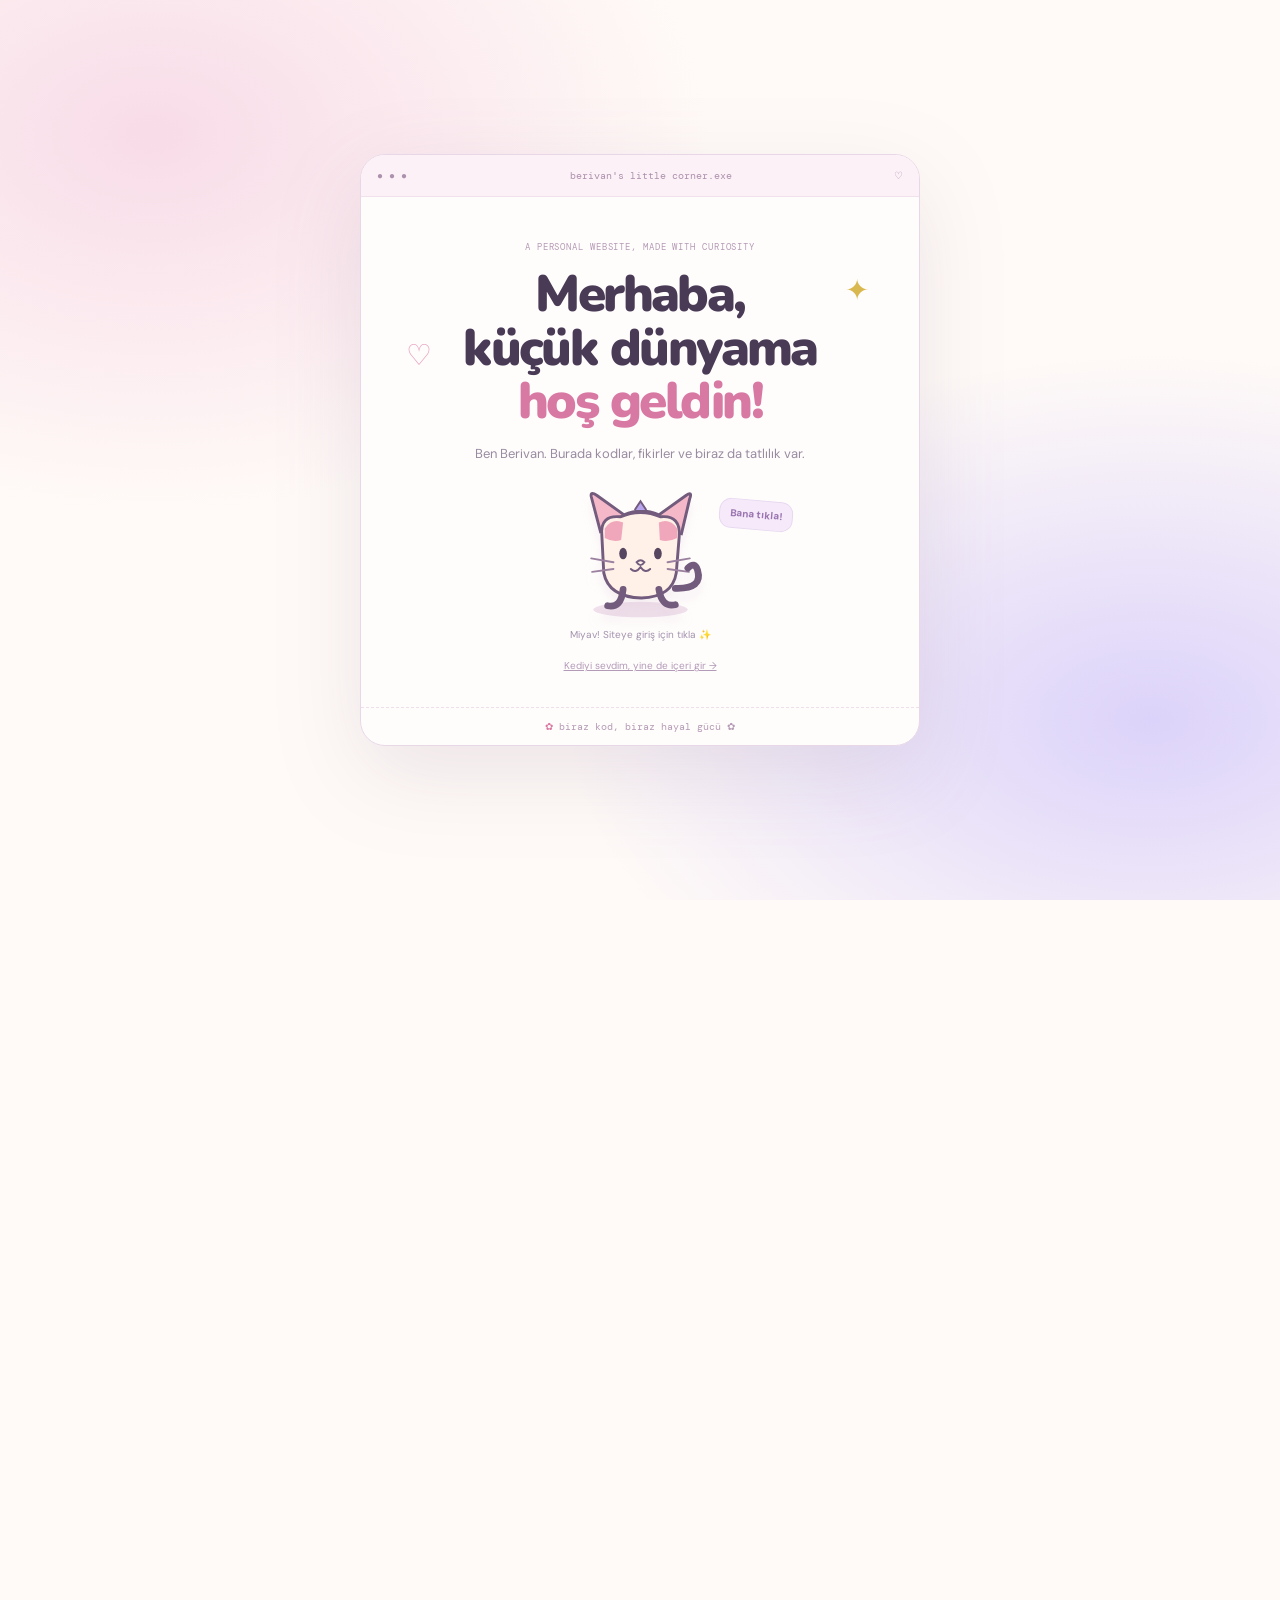
==== index.html @ 99d6caf5 "Add files via upload" ====
<!doctype html>
<html lang="tr"><head><meta charset="utf-8"><meta name="viewport" content="width=device-width,initial-scale=1"><meta name="description" content="Berivan Elçi'nin kişisel portfolyosu"><title>Berivan's Little Digital Garden ✿</title><link rel="preconnect" href="https://fonts.googleapis.com"><link href="https://fonts.googleapis.com/css2?family=DM+Mono:wght@400;500&family=DM+Sans:wght@400;600;700&family=Nunito:wght@400;700;800;900&display=swap" rel="stylesheet"><link rel="stylesheet" href="style.css"><script src="script.js" defer></script></head>
<body>
<section class="welcome" id="welcome"><div class="welcome-card"><div class="windowbar"><span>● ● ●</span> berivan's little corner.exe <span>♡</span></div><div class="welcome-inner"><div class="sparkle s1">✦</div><div class="sparkle s2">♡</div><p class="tiny">A PERSONAL WEBSITE, MADE WITH CURIOSITY</p><h1 data-i18n="welcome">Merhaba,<br>küçük dünyama<br><em>hoş geldin!</em></h1><p data-i18n="welcomeText">Ben Berivan. Burada kodlar, fikirler ve biraz da tatlılık var.</p>
<button id="catEntry" class="catbutton" aria-label="Kediye tıklayarak siteye gir"><span class="speech" data-i18n="tapCat">Bana tıkla!</span><svg viewBox="0 0 180 150" role="img" aria-label="Tatlı çizim kedi"><ellipse cx="90" cy="132" rx="49" ry="8" fill="#d8b5d1" opacity=".4"/><path d="M49 53L39 15Q38 9 45 14L73 34Q91 26 109 34L137 14Q144 9 141 17L132 55" fill="#f4b8c8" stroke="#725b7c" stroke-width="3" stroke-linejoin="round"/><path d="M50 55Q48 34 69 36Q90 27 111 36Q132 34 130 57L127 94Q123 119 91 120Q57 119 52 94Z" fill="#fff1e7" stroke="#725b7c" stroke-width="3"/><path d="M53 48Q61 37 72 42L70 60Q62 63 53 58ZM109 42Q120 37 128 48L128 58Q118 63 110 60Z" fill="#f0a7bc"/><ellipse cx="72" cy="74" rx="4" ry="6" fill="#57465f"/><ellipse cx="108" cy="74" rx="4" ry="6" fill="#57465f"/><path d="M86 83Q90 79 94 83Q90 89 86 83ZM90 88Q85 95 80 90M90 88Q95 95 100 90" fill="none" stroke="#725b7c" stroke-width="2" stroke-linecap="round"/><path d="M62 83L39 79M62 90L40 93M118 83L141 79M118 90L140 93" stroke="#9b819f" stroke-width="2" stroke-linecap="round"/><path d="M72 111Q70 131 56 128M109 111Q112 130 126 127" fill="none" stroke="#725b7c" stroke-width="7" stroke-linecap="round"/><path d="M126 110Q155 111 149 91Q146 82 139 89" fill="none" stroke="#725b7c" stroke-width="7" stroke-linecap="round"/><path d="M84 29L90 20L96 29" fill="#b7a5ed" stroke="#725b7c" stroke-width="2"/></svg><span class="cat-hint" data-i18n="catHint">Miyav! Siteye giriş için tıkla ✨</span></button><button class="skip" id="skip" data-i18n="skip">Kediyi sevdim, yine de içeri gir →</button></div><div class="welcome-foot">✿ <span data-i18n="welcomeFoot">biraz kod, biraz hayal gücü</span> ✿</div></div></section>
<div class="site" id="site" aria-hidden="true"><header class="topbar"><a class="brand" href="#home"><b>b<span>.</span></b> berivan<span class="muted">.dev</span></a><nav id="nav"><a href="#about" data-i18n="navAbout">Hakkımda</a><a href="#projects" data-i18n="navProjects">Projeler</a><a href="#skills" data-i18n="navSkills">Araç kutum</a><a href="#contact" data-i18n="navContact">İletişim</a></nav><div class="actions"><button id="lang">EN ↗</button><button id="theme" aria-label="Temayı değiştir">☾</button><button id="menu" class="menubtn" aria-label="Menü">☰</button></div></header>
<main><section class="hero wrap" id="home"><div class="hero-copy"><div class="pill"><i></i><span data-i18n="status">Öğreniyor, üretiyor ve gelişiyorum</span></div><p class="eyebrow">MERHABA, BEN</p><h2>Berivan <span>Elçi</span> ✳</h2><h3 data-i18n="role">Yazılım Mühendisliği öğrencisi</h3><p class="intro" data-i18n="intro">Yazılım, yapay zekâ ve bilgisayarlı görü kesişiminde yeni şeyler öğreniyor; öğrendiklerimi gerçek projelere dönüştürüyorum.</p><div class="buttons"><a class="primary" href="#projects" data-i18n="see">Projelerimi keşfet ↘</a><a class="secondary" href="#contact" data-i18n="hello">Benimle tanış</a></div><p class="footnote">✦ <span data-i18n="footnote">Merak, benim en sevdiğim araç.</span></p></div>
<div class="art"><div class="orbit o1"></div><div class="orbit o2"></div><div class="sticker topsticker">✿ curious mind</div><div class="desk-scene"><div class="sun"></div><div class="plant"><i></i><i></i><i></i><b></b></div><div class="laptop"><div class="screen"><div class="screenbar"><span>● ● ●</span> my_little_world.py</div><code><p><em>def</em> keep_learning():</p><p>　curiosity = <strong>"always"</strong></p><p>　dreams = [<strong>"AI", "code"</strong>]</p><p>　<em>return</em> <strong>"keep going ✿"</strong></p><i></i></code></div><div class="base"></div></div><div class="cup">♡</div><span class="flower">✿</span></div><div class="sticker bottomsticker">✳ <span data-i18n="sticker">küçük adımlar, büyük fikirler</span></div><small class="art-caption">FIG. 01 — MY CREATIVE CORNER</small></div><div class="scroll">↓ <span data-i18n="scroll">AŞAĞIYA DOĞRU KEŞFET</span></div></section>
<section class="wrap" id="about"><p class="eyebrow">01 / <span data-i18n="aboutEyebrow">KISACA BEN</span></p><h2 class="section-title" data-i18n="aboutTitle">Kod yazmayı seviyorum.<br><span>Daha çok şey öğrenmeyi de.</span></h2><div class="about-grid"><div class="note"><span class="tape"></span><p data-i18n="aboutText">Yazılım Mühendisliği öğrencisiyim. Yapay zekâ ve bilgisayarlı görü alanlarına ilgi duyuyor, ekip projelerinde öğrendiklerimi uygulamaya çalışıyorum. Benim için iyi bir geliştirici olmak; merak etmek, denemek, hatalardan öğrenmek ve işe yarayan çözümler üretmek demek.</p><b>— Berivan ♡</b><i>✿</i></div><div class="facts"><div><b>⌘</b><p><strong data-i18n="studyTitle">Şu an</strong><br><span data-i18n="study">Bandırma Onyedi Eylül Üniversitesi · Yazılım Mühendisliği</span></p></div><div><b>✳</b><p><strong data-i18n="interestTitle">İlgi alanlarım</strong><br><span data-i18n="interest">Yapay zekâ · Bilgisayarlı görü · Backend</span></p></div><div><b>↗</b><p><strong data-i18n="mindTitle">Yaklaşımım</strong><br><span data-i18n="mind">Merak et, dene, geliştir</span></p></div></div></div></section>
<section class="wrap" id="projects"><div class="section-top"><div><p class="eyebrow">02 / <span data-i18n="projectsEyebrow">SEÇİLİ ÇALIŞMALAR</span></p><h2 class="section-title" data-i18n="projectsTitle">Projelerim<span class="pink">.</span></h2></div><p data-i18n="projectsSub">Her biri öğrenme yolculuğumdan küçük bir parça.</p></div><div class="projects"><article class="project featured"><div class="visual roadvisual"><span class="visual-label">✦ TEAM PROJECT</span><div class="landscape"><div class="road"></div><div class="car">🚙</div><div class="scan"><small>vehicle detected</small></div></div><span class="stamp">AI + 5G</span></div><div class="projectbody"><small data-i18n="p1type">TEKNOFEST · TAKIM PROJESİ</small><h3 data-i18n="p1title">Akıllı Yol Güvenliği</h3><p data-i18n="p1desc">5G ve yapay zekâ destekli yol güvenliği projesinde YOLOv8 model eğitimi ve karşılaştırmaları, veri artırma, sonuç değerlendirme ve uygulama entegrasyonuna takım üyesi olarak katkı sağladım.</p><div class="tags"><span>Python</span><span>YOLOv8</span><span>Computer Vision</span><span>Flutter</span></div><a href="https://github.com/berivanelci-lgtm/teknofest5g-2026-5Genc" target="_blank" rel="noreferrer" data-i18n="view">Projeyi incele ↗</a></div></article><article class="project"><div class="visual apivis"><div class="json"><div class="jsonbar">● ● ●　 tasks.json</div><p>{</p><p>　<span>"task"</span>: <em>"learn Go"</em>,</p><p>　<span>"done"</span>: <b>false</b>,</p><p>　<span>"next_step"</span>: <em>"keep going"</em></p><p>}</p><label>REST API ♡</label></div><span class="flower2">✿</span></div><div class="projectbody"><small data-i18n="p2type">ÖĞRENME PROJESİ</small><h3>Go Task API</h3><p data-i18n="p2desc">Go'nun net/http paketiyle görev oluşturma, listeleme, güncelleme ve silme işlemleri içeren küçük bir REST API. Testler ve temel API akışları üzerine pratik.</p><div class="tags"><span>Go</span><span>REST API</span><span>Testing</span></div><a href="https://github.com/berivanelci-lgtm/go-task-api" target="_blank" rel="noreferrer" data-i18n="view">Projeyi incele ↗</a></div></article><article class="project future"><div class="question-art"><span>✦</span><b>?</b><span>✿</span></div><div class="projectbody"><small data-i18n="p3type">YOLDA</small><h3 data-i18n="p3title">Bir sonraki fikrim</h3><p data-i18n="p3desc">Yeni öğrendiklerimi gerçek bir probleme uygulayacağım bir sonraki projeyi burada paylaşacağım.</p><span class="learning"><i></i><span data-i18n="progress">Gelişim devam ediyor</span></span></div></article></div></section>
<section class="wrap" id="skills"><p class="eyebrow">03 / <span data-i18n="skillsEyebrow">ARAÇ KUTUM</span></p><h2 class="section-title" data-i18n="skillsTitle">Üzerinde çalıştıklarım<span class="pink">.</span></h2><p class="subtext" data-i18n="skillsIntro">Bu liste uzmanlık iddiası değil; geliştirmeye devam ettiğim alanların kısa bir özeti.</p><div class="skillgrid"><div class="skill"><div class="skillhead"><b class="py">Py</b><small data-i18n="learning">GELİŞTİRİYORUM</small></div><h3>Python</h3><p data-i18n="pyDesc">Programlama ve yapay zekâ çalışmaları</p><div class="bar"><i style="width:62%"></i></div></div><div class="skill"><div class="skillhead"><b class="go">Go</b><small data-i18n="learning">GELİŞTİRİYORUM</small></div><h3>Go</h3><p data-i18n="goDesc">Backend ve API temelleri</p><div class="bar"><i style="width:34%"></i></div></div><div class="skill"><div class="skillhead"><b class="ai">◎</b><small data-i18n="experience">PROJE DENEYİMİ</small></div><h3>AI &amp; Computer Vision</h3><p data-i18n="aiDesc">YOLOv8, model eğitimi ve değerlendirme</p><div class="bar"><i style="width:56%"></i></div></div><div class="skill"><div class="skillhead"><b class="git">⌘</b><small data-i18n="tools">ARAÇLAR</small></div><h3>Git &amp; GitHub</h3><p data-i18n="gitDesc">Versiyon kontrolü ve proje paylaşımı</p><div class="bar"><i style="width:48%"></i></div></div></div></section>
<section class="wrap contact" id="contact"><div class="contact-card"><span class="contact-flower">✿</span><p class="eyebrow">04 / <span data-i18n="contactEyebrow">BİR MERHABA DE</span></p><h2 data-i18n="contactTitle">Güzel fikirler,<br><span>birlikte büyür.</span></h2><p data-i18n="contactText">Projeler, öğrenme fırsatları veya teknoloji üzerine sohbet etmek için bana ulaşabilirsin.</p><div class="contact-buttons"><a class="primary" href="mailto:berivanelciii@gmail.com" data-i18n="email">E-posta gönder ↗</a><a class="secondary" href="https://www.linkedin.com/in/berivan-el%C3%A7i/" target="_blank" rel="noreferrer">LinkedIn ↗</a><a class="secondary" href="https://github.com/berivanelci-lgtm" target="_blank" rel="noreferrer">GitHub ↗</a></div><p class="email">✉ <a href="mailto:berivanelciii@gmail.com">berivanelciii@gmail.com</a></p></div></section></main><footer class="footer wrap"><a class="brand" href="#home"><b>b<span>.</span></b> berivan<span class="muted">.dev</span></a><p data-i18n="footer">Merakla tasarlandı, biraz da kedi yardımıyla. ✿</p><small>© <span id="year"></span> Berivan Elçi</small></footer><button id="up" class="up">↑</button></div></body></html>
---- style.css ----
*{box-sizing:border-box} :root{--bg:#fffaf7;--surface:#fff;--soft:#fff0f5;--text:#3e314a;--muted:#897d91;--line:#f0e1ed;--pink:#d978a1;--lilac:#a995e5;--mint:#c8eadc;--sans:'DM Sans',sans-serif;--display:'Nunito',sans-serif;--mono:'DM Mono',monospace;--shadow:0 20px 55px #92749c20}body.dark{--bg:#211d2a;--surface:#2d2738;--soft:#382c3e;--text:#fff4fa;--muted:#c0b3ca;--line:#483a4e;--shadow:0 20px 55px #0003}html{scroll-behavior:smooth;scroll-padding-top:90px}body{margin:0;background:var(--bg);color:var(--text);font-family:var(--sans);line-height:1.6;overflow-x:hidden;transition:.3s}a{color:inherit;text-decoration:none}button{font:inherit;cursor:pointer}.wrap,.topbar{width:min(1120px,calc(100% - 48px));margin:auto}.welcome{position:fixed;inset:0;z-index:20;display:grid;place-items:center;padding:20px;background:radial-gradient(ellipse at 12% 15%,#f8dce8,transparent 35%),radial-gradient(ellipse at 90% 80%,#dcd3fa,transparent 36%),#fffaf7;transition:opacity .6s,visibility .6s}.welcome.hidden{opacity:0;visibility:hidden;pointer-events:none}.welcome-card{width:min(560px,100%);background:#fffdfc;border:1px solid #e8d7e7;border-radius:25px;overflow:hidden;box-shadow:0 28px 90px #82658b26;animation:pop .7s both}.windowbar{height:42px;background:#fcf1f7;border-bottom:1px solid #f0e1ed;display:flex;align-items:center;justify-content:space-between;padding:0 16px;color:#ad91ad;font:10px var(--mono)}.welcome-inner{text-align:center;padding:35px 24px 18px;position:relative}.tiny{font:9px var(--mono);letter-spacing:.1em;color:#b59bb5}.welcome h1{font:900 clamp(35px,7vw,51px)/1.05 var(--display);letter-spacing:-.05em;color:#493a56;margin:15px 0}.welcome h1 em{font-style:normal;color:#d879a4}.welcome-inner>p:not(.tiny){font-size:13px;color:#998ba0}.sparkle{position:absolute;font-size:29px}.s1{top:70px;right:50px;color:#d9b84f}.s2{top:135px;left:45px;color:#e7a1be}.catbutton{position:relative;display:flex;flex-direction:column;align-items:center;border:0;background:none;margin:auto;padding:5px 20px 0}.catbutton svg{width:175px;height:145px;filter:drop-shadow(0 9px 5px #ad84a51a);transition:.25s}.catbutton:hover svg{transform:translateY(-7px) rotate(-3deg) scale(1.04)}.speech{position:absolute;right:-45px;top:23px;background:#f6eafa;color:#9a75b1;border:1px solid #e7d8f0;padding:6px 10px;border-radius:12px;font-size:10px;font-weight:800;transform:rotate(5deg);animation:bob 2s infinite}.cat-hint{font-size:10px;color:#a292ad}.skip{border:0;background:none;color:#b39ab7;font-size:10px;text-decoration:underline;margin:14px}.welcome-foot{text-align:center;border-top:1px dashed #eedfeb;padding:12px;color:#b59bb5;font:10px var(--mono)}.welcome-foot:first-letter{color:var(--pink)}.site{opacity:0;visibility:hidden;transition:opacity .6s}.site.entered{opacity:1;visibility:visible}.topbar{height:80px;display:flex;align-items:center;justify-content:space-between;border-bottom:1px dashed var(--line);position:relative;z-index:5}.brand{display:flex;align-items:center;gap:7px;font:900 16px var(--display)}.brand b{width:34px;height:34px;display:grid;place-items:center;background:linear-gradient(135deg,var(--pink),var(--lilac));color:white;border-radius:12px;font-size:21px}.brand b span{color:#ffedb2}.muted{color:var(--muted);font-weight:700}nav{display:flex;gap:26px}nav a{font-size:12px;font-weight:800;color:var(--muted)}nav a:hover{color:var(--pink)}.actions{display:flex;gap:7px}.actions button{height:36px;min-width:38px;border:1px solid var(--line);border-radius:12px;background:var(--surface);color:var(--text)}.actions #lang{font:11px var(--mono);padding:0 10px}.menubtn{display:none}.hero{min-height:600px;padding:68px 0 60px;display:grid;grid-template-columns:1fr 1fr;align-items:center;gap:25px;position:relative}.pill{display:inline-flex;align-items:center;gap:8px;padding:7px 12px;border:1px solid var(--line);border-radius:30px;color:var(--muted);font-size:11px;background:var(--surface);margin-bottom:22px}.pill i,.learning i{width:7px;height:7px;background:#77c9a9;border-radius:50%;display:inline-block;box-shadow:0 0 0 4px #77c9a922}.eyebrow{color:var(--muted);font:10px var(--mono);letter-spacing:.1em}.hero h2{font:900 clamp(45px,6vw,75px)/1.05 var(--display);letter-spacing:-.07em;margin:0 0 15px}.hero h2 span{background:linear-gradient(110deg,var(--pink),var(--lilac));-webkit-background-clip:text;background-clip:text;color:transparent}.hero h3{font:800 18px var(--display);margin:0 0 13px}.intro{max-width:460px;color:var(--muted);font-size:13px;line-height:1.9}.buttons,.contact-buttons{display:flex;flex-wrap:wrap;gap:10px;margin-top:23px}.primary,.secondary{min-height:43px;padding:0 16px;display:inline-flex;align-items:center;justify-content:center;border-radius:13px;font-size:11px;font-weight:800;transition:.2s}.primary{background:linear-gradient(115deg,var(--pink),var(--lilac));color:white;box-shadow:0 8px 20px #d978a133}.secondary{background:var(--surface);border:1px solid var(--line)}.primary:hover,.secondary:hover{transform:translateY(-3px)}.footnote{font-size:10px;color:var(--muted);margin-top:26px}.footnote:first-letter{color:var(--pink)}.art{min-height:400px;position:relative;display:grid;place-items:center}.orbit{position:absolute;border:1px dashed #e8d3e8;border-radius:50%}.o1{width:350px;height:350px}.o2{width:430px;height:275px;transform:rotate(-27deg);border-color:#d9d0f2}.sticker{position:absolute;z-index:3;background:var(--surface);border:1px solid var(--line);box-shadow:var(--shadow);padding:9px 13px;border-radius:12px;color:#a184bd;font:10px var(--mono)}.topsticker{top:35px;right:4px;transform:rotate(6deg)}.bottomsticker{bottom:28px;left:0;transform:rotate(-4deg);display:flex;gap:8px}.desk-scene{position:relative;width:390px;max-width:100%;height:310px;border-radius:46% 54% 49% 51%;background:linear-gradient(145deg,#f8e6ee,#eee7ff 55%,#e2f4eb);border:1px solid white;box-shadow:0 20px 55px #9b7ba51a;overflow:hidden}.sun{position:absolute;width:115px;height:115px;border-radius:50%;background:#f8dca1;right:53px;top:28px;opacity:.8}.laptop{position:absolute;z-index:2;left:70px;top:83px;width:245px;transform:rotate(-4deg)}.screen{height:153px;border:7px solid #746582;border-bottom-width:10px;border-radius:12px 12px 5px 5px;background:#292638;overflow:hidden;box-shadow:0 10px 20px #57446428}.screenbar{height:24px;background:#393248;display:flex;align-items:center;gap:4px;padding:0 8px;color:#a89db9;font:7px var(--mono)}.screenbar span{color:#efa4bd}.screen code{display:block;padding:16px 12px;font:9px/1.9 var(--mono);color:#e6dff1}.screen code p{margin:0;white-space:nowrap}.screen code em{font-style:normal;color:#c5a7ff}.screen code strong{font-weight:400;color:#9ce2c4}.screen code i{display:block;width:6px;height:11px;background:#f0a8c7;animation:blink 1s step-end infinite}.base{height:10px;background:linear-gradient(#d7c8e0,#9c8ba8);width:270px;margin-left:-12px;clip-path:polygon(4% 0,96% 0,100% 70%,0 70%)}.cup{position:absolute;z-index:3;bottom:51px;right:57px;width:47px;height:49px;background:#fff7f3;border:2px solid #8c759d;border-radius:7px 7px 16px 16px;display:grid;place-items:center;color:#d978a1;font-size:19px;transform:rotate(7deg)}.cup:after{content:'';position:absolute;width:13px;height:18px;border:3px solid #8c759d;border-left:0;border-radius:0 12px 12px 0;right:-13px;top:9px}.plant{position:absolute;bottom:42px;left:27px;width:35px;height:60px}.plant b{position:absolute;bottom:0;left:8px;width:20px;height:22px;background:#d4a4b9;border-radius:3px 3px 8px 8px}.plant i{position:absolute;bottom:16px;left:9px;width:13px;height:26px;background:#8fcab1;border-radius:100% 0 100% 0;transform:rotate(-28deg)}.plant i:nth-child(2){left:19px;transform:rotate(34deg);background:#a5d8c0}.plant i:nth-child(3){bottom:34px;transform:rotate(-8deg);background:#7fbda4}.flower{position:absolute;right:47px;bottom:38px;color:#a494e4;font-size:27px}.art-caption{position:absolute;bottom:-8px;right:20px;color:#ad9ab5;font:8px var(--mono);letter-spacing:.1em}.scroll{position:absolute;bottom:8px;left:0;color:var(--muted);font:9px var(--mono)}section.wrap:not(.hero){padding-top:88px}.section-title{font:900 clamp(30px,4vw,44px)/1.15 var(--display);letter-spacing:-.06em;margin:0 0 26px}.section-title span{color:#b4a8bb}.pink{color:var(--pink)}.about-grid{display:grid;grid-template-columns:1.1fr .9fr;gap:25px}.note{padding:30px;background:var(--soft);border:1px solid var(--line);border-radius:18px;position:relative;box-shadow:var(--shadow);transform:rotate(-.5deg)}.tape{position:absolute;top:-9px;left:40%;width:75px;height:20px;background:#e7d9f5bb;transform:rotate(2deg)}.note p{color:var(--muted);font-size:12px;line-height:2}.note>b{font:italic 800 14px var(--display)}.note>i{position:absolute;right:24px;bottom:20px;color:var(--lilac);font-size:25px}.facts{display:flex;flex-direction:column;gap:10px}.facts>div{display:flex;align-items:center;gap:14px;background:var(--surface);border:1px solid var(--line);border-radius:15px;padding:16px}.facts>div>b{width:39px;height:39px;display:grid;place-items:center;border-radius:13px;background:#e5f6ed;color:#579c7e;font-size:19px;flex-shrink:0}.facts>div:nth-child(2)>b{background:#fff0f5;color:#d878a1}.facts>div:nth-child(3)>b{background:#f0edff;color:#9884d6}.facts p{margin:0;font-size:10px;color:var(--muted)}.facts strong{font:800 12px var(--display);color:var(--text)}.section-top{display:flex;justify-content:space-between;align-items:end}.section-top>p,.subtext{font-size:11px;color:var(--muted);max-width:270px}.projects{display:grid;grid-template-columns:1fr 1fr;gap:17px}.project{border:1px solid var(--line);border-radius:19px;overflow:hidden;background:var(--surface);transition:.25s}.project:hover{transform:translateY(-5px);box-shadow:var(--shadow)}.featured{grid-row:span 2}.visual{height:225px;position:relative;overflow:hidden;display:grid;place-items:center}.roadvisual{background:linear-gradient(145deg,#e6e1fb,#d9f2e7)}.visual-label{position:absolute;top:16px;left:18px;color:#77658b;font:9px var(--mono)}.landscape{position:relative;width:230px;height:150px;border:1px solid #fff9;border-radius:10px;overflow:hidden;background:linear-gradient(#b8d4d1 0 45%,#8da99e 46% 55%,#727e91 56%);box-shadow:0 12px 28px #786b9b22}.road{position:absolute;bottom:-10px;left:57px;width:115px;height:115px;background:#55576a;clip-path:polygon(37% 0,63% 0,100% 100%,0 100%)}.car{position:absolute;bottom:28px;left:100px;font-size:27px}.scan{position:absolute;bottom:27px;left:90px;width:60px;height:38px;border:1px solid #d8fff0;box-shadow:0 0 0 1px #5bc99e}.scan small{position:absolute;top:-14px;left:-1px;white-space:nowrap;background:#5bc99e;color:#244b3c;padding:1px 4px;font:7px var(--mono)}.stamp{position:absolute;right:16px;bottom:15px;background:#fff;color:#8e7cbb;padding:7px 10px;border-radius:9px;font:9px var(--mono)}.apivis{background:linear-gradient(145deg,#fae5ee,#ece6fc)}.json{background:#292638;color:#e8e2f5;width:220px;padding:0 17px 15px;border-radius:10px;box-shadow:0 18px 30px #5a426a2e;font:10px/1.75 var(--mono);transform:rotate(-3deg);position:relative}.jsonbar{height:36px;border-bottom:1px solid #454055;margin-bottom:12px;color:#c6a9bf}.json p{margin:0}.json span{color:#9fdfc2}.json em{color:#f0aacb;font-style:normal}.json b{color:#f2d88c;font-weight:400}.json label{position:absolute;right:-25px;bottom:-14px;background:#fff;color:#967ecb;border:1px solid #e4d9f2;padding:6px 9px;border-radius:8px;font-size:8px}.flower2{position:absolute;right:24px;top:23px;color:#d879a1;font-size:25px}.projectbody{padding:22px 23px 24px}.projectbody small{color:var(--pink);font:9px var(--mono);letter-spacing:.05em}.projectbody h3{margin:10px 0 8px;font:900 20px var(--display)}.projectbody p{color:var(--muted);font-size:11px;line-height:1.9}.tags{display:flex;flex-wrap:wrap;gap:6px;margin:15px 0}.tags span{padding:5px 8px;border:1px solid var(--line);border-radius:7px;color:var(--muted);font:9px var(--mono);background:var(--soft)}.projectbody>a{font-size:11px;font-weight:800}.projectbody>a:hover{color:var(--pink)}.future{min-height:300px;display:flex;flex-direction:column;justify-content:end;background:linear-gradient(145deg,var(--surface),var(--soft))}.question-art{position:absolute;display:flex;align-items:center;justify-content:space-around;align-self:stretch;top:25px;color:#d879a1;font-size:25px}.question-art b{width:85px;height:85px;border-radius:50%;display:grid;place-items:center;background:linear-gradient(135deg,#e7dffb,#d8f1e6);color:#8d7cbd;font:40px var(--display)}.learning{display:flex;align-items:center;gap:8px;color:var(--muted);font:9px var(--mono)}.skillgrid{display:grid;grid-template-columns:repeat(4,1fr);gap:13px}.skill{padding:18px;border:1px solid var(--line);border-radius:16px;background:var(--surface)}.skillhead{display:flex;align-items:center;justify-content:space-between;gap:7px;margin-bottom:18px}.skillhead>b{width:39px;height:39px;border-radius:12px;display:grid;place-items:center;font:600 13px var(--mono)}.py{color:#5878a6;background:#e6effc}.go{color:#168aab;background:#e0f5fa}.ai{color:#8b70c9;background:#eee8ff}.git{color:#d97a68;background:#ffebe5}.skillhead small{font:8px var(--mono);color:#9d92b5;text-align:right}.skill h3{font:800 14px var(--display);margin:0 0 6px}.skill p{font-size:10px;color:var(--muted);line-height:1.7;min-height:34px}.bar{height:4px;background:var(--line);border-radius:4px;overflow:hidden}.bar i{display:block;height:100%;background:linear-gradient(90deg,var(--pink),var(--lilac));border-radius:4px}.contact{padding-bottom:75px}.contact-card{position:relative;overflow:hidden;padding:48px 42px;border:1px solid #e9d9f0;border-radius:24px;background:linear-gradient(115deg,#f9e8ef,#eee9ff 58%,#e3f4ec);color:#30283f}.contact-card h2{font:900 clamp(35px,5vw,53px)/1.08 var(--display);letter-spacing:-.06em;margin:0 0 15px}.contact-card h2 span{color:#a183c9}.contact-card>p:not(.eyebrow):not(.email){max-width:480px;color:#766c85;font-size:12px;line-height:1.9}.contact-flower{position:absolute;right:65px;top:35px;color:#d5b1d3;font-size:65px}.contact-card .secondary{border-color:#ddd1e8;background:#ffffff99}.email{font-size:11px;color:#8c8099;margin-top:17px}.email a{text-decoration:underline;text-underline-offset:3px}.footer{display:flex;align-items:center;justify-content:space-between;gap:20px;padding:24px 0 32px;border-top:1px dashed var(--line);color:var(--muted)}.footer p{font-size:10px}.footer small{font:9px var(--mono)}.up{position:fixed;bottom:22px;right:22px;width:40px;height:40px;border:1px solid var(--line);border-radius:13px;background:var(--surface);color:var(--text);box-shadow:var(--shadow);opacity:0;pointer-events:none;transition:.2s}.up.visible{opacity:1;pointer-events:auto}@keyframes pop{from{opacity:0;transform:translateY(15px) scale(.97)}to{opacity:1;transform:translateY(0) scale(1)}}@keyframes bob{50%{transform:translateY(-5px) rotate(2deg)}}@keyframes blink{50%{opacity:0}}@media(max-width:850px){nav{gap:14px}.hero{gap:10px}.desk-scene{transform:scale(.9)}.skillgrid{grid-template-columns:repeat(2,1fr)}}@media(max-width:650px){.wrap,.topbar{width:calc(100% - 32px)}.topbar{height:72px}nav{display:none;position:absolute;top:64px;left:0;right:0;padding:13px;border:1px solid var(--line);border-radius:15px;background:var(--surface);flex-direction:column;gap:0}nav.open{display:flex}nav a{padding:12px}.menubtn{display:block}.hero{padding-top:50px;grid-template-columns:1fr;gap:5px}.hero h2{font-size:clamp(45px,13vw,68px)}.art{min-height:350px}.desk-scene{transform:scale(.88)}.o1{width:300px;height:300px}.o2{width:350px;height:230px}.topsticker{right:0;top:12px}.bottomsticker{bottom:15px}.scroll{bottom:0}section.wrap:not(.hero){padding-top:68px}.about-grid,.projects{grid-template-columns:1fr}.featured{grid-row:auto}.section-top{display:block}.section-top>p{max-width:100%}.skillgrid{gap:9px}.skill{padding:13px}.skillhead{align-items:start;flex-direction:column}.skillhead small{text-align:left}.contact-card{padding:34px 21px}.contact-flower{right:18px;top:16px;font-size:38px}.footer{flex-wrap:wrap}.footer p{order:3;width:100%}.welcome-inner{padding:30px 16px 17px}.welcome h1{font-size:37px}.s1{right:24px;top:58px}.s2{left:22px;top:120px}.speech{right:-38px}}
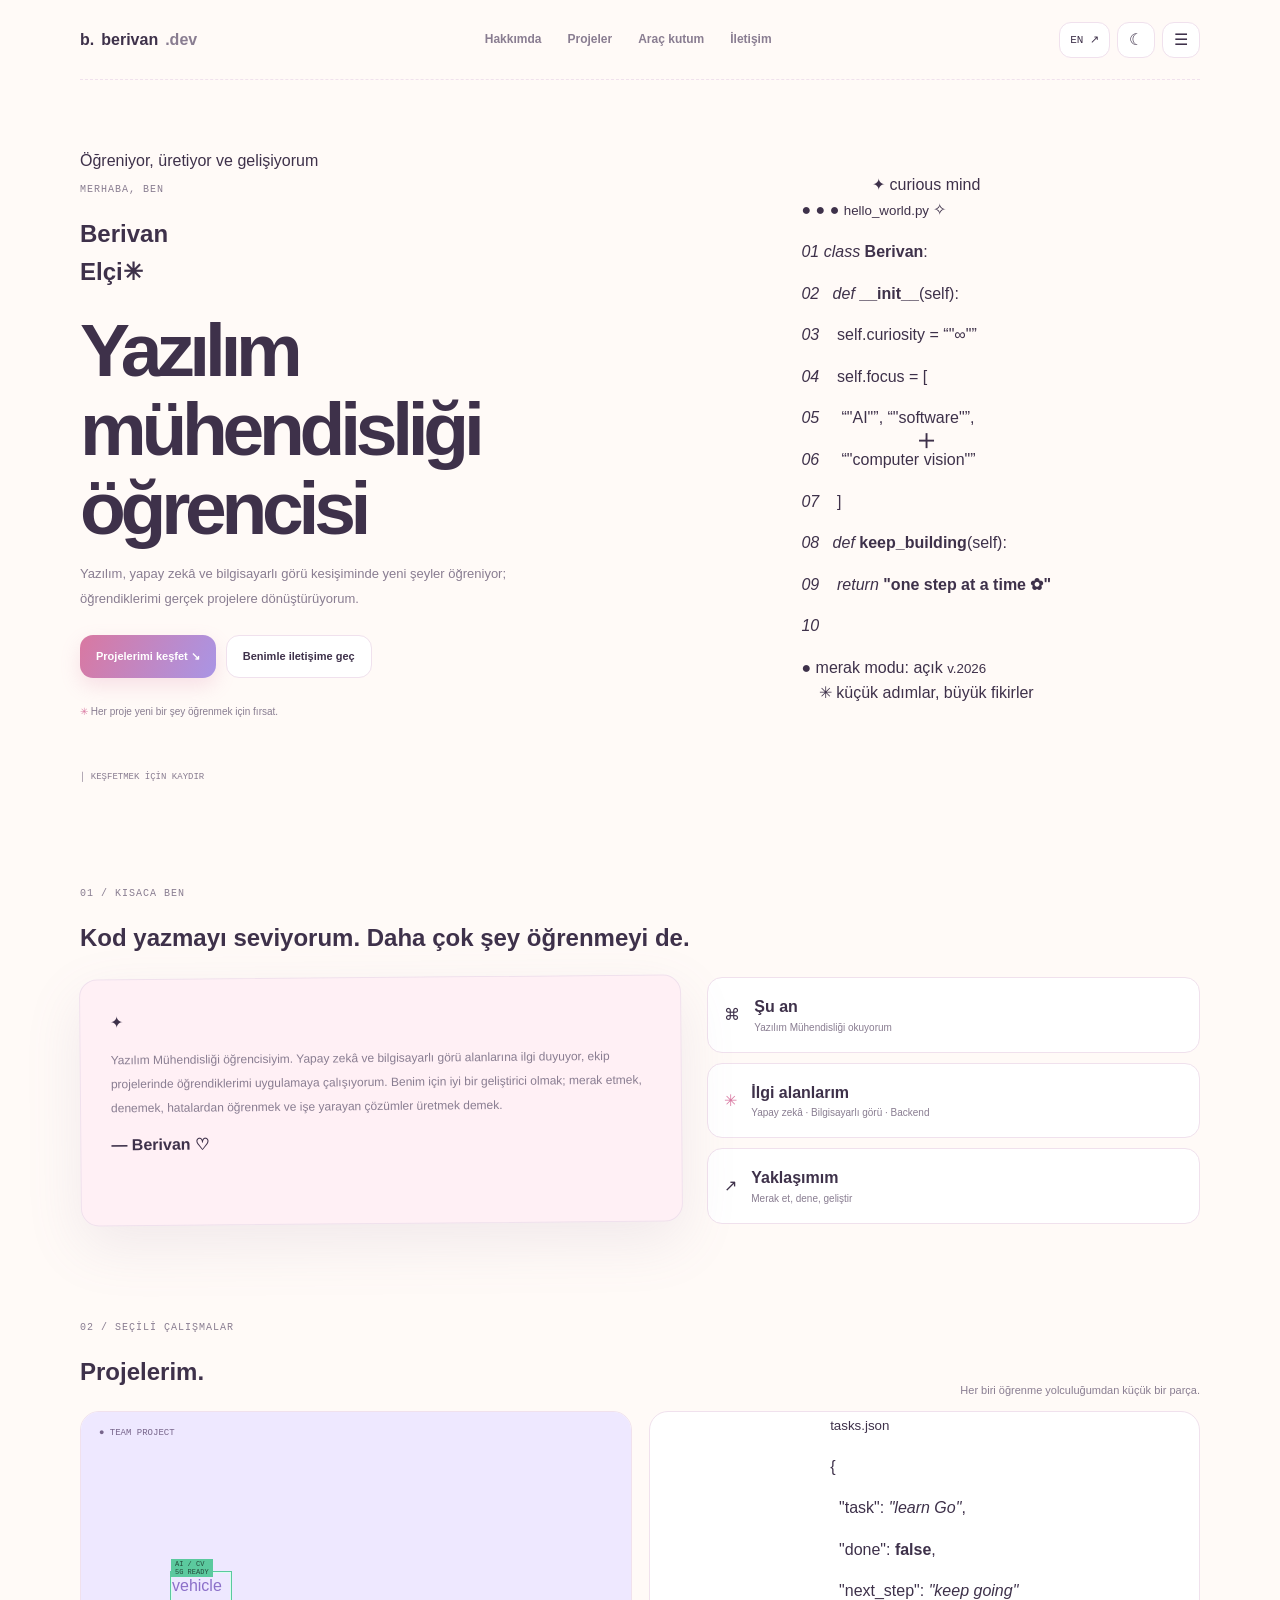
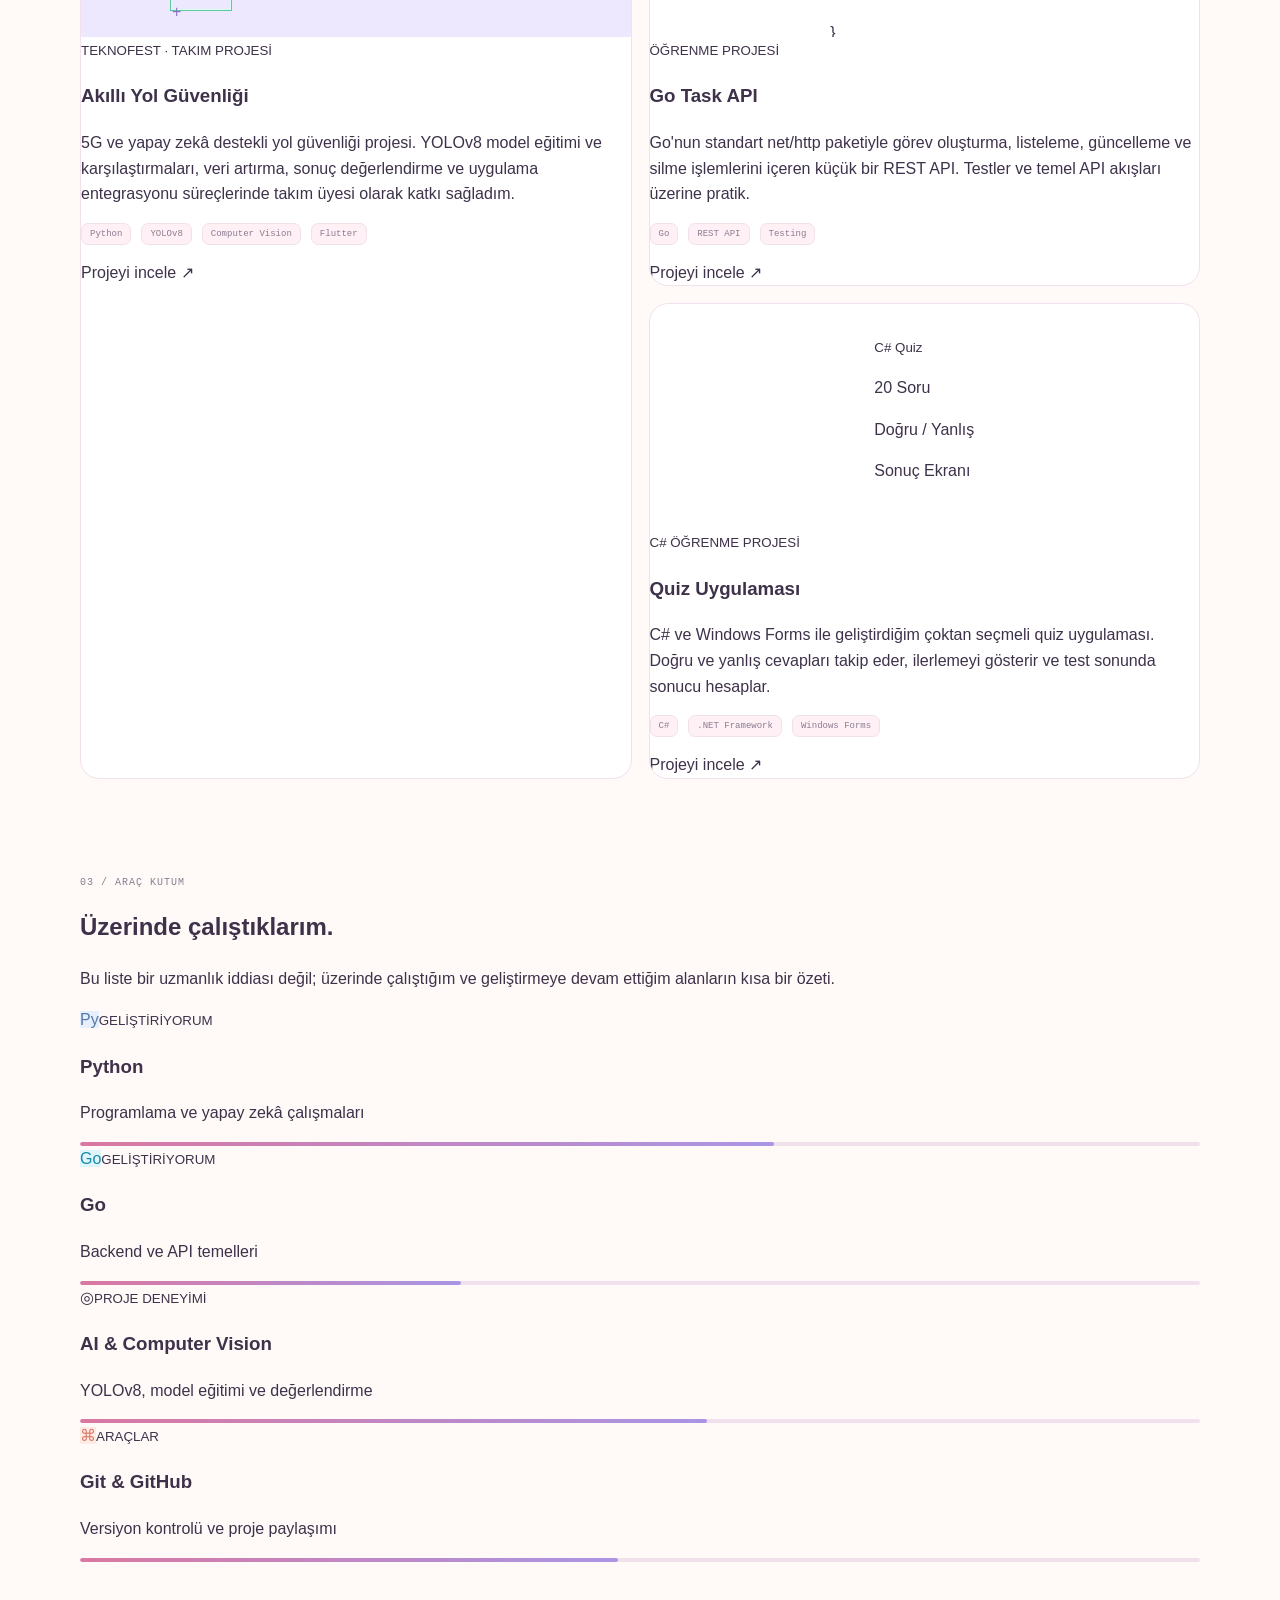
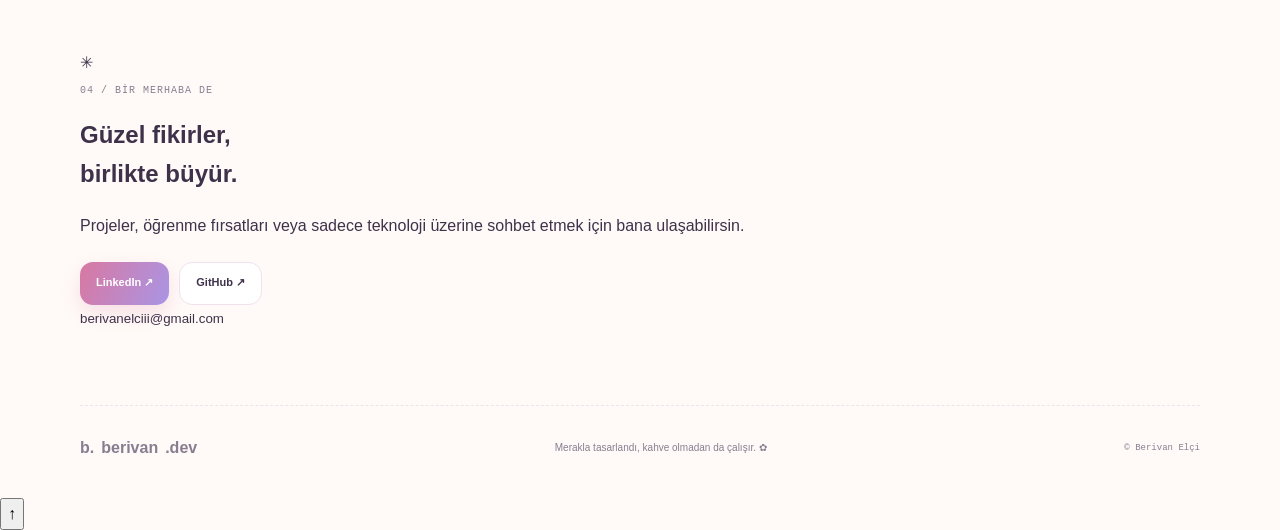
==== commit 1204336e: "Update index.html" ====
--- a/index.html
+++ b/index.html
@@ -1,12 +1,370 @@
-<!doctype html>
-<html lang="tr"><head><meta charset="utf-8"><meta name="viewport" content="width=device-width,initial-scale=1"><meta name="description" content="Berivan Elçi'nin kişisel portfolyosu"><title>Berivan's Little Digital Garden ✿</title><link rel="preconnect" href="https://fonts.googleapis.com"><link href="https://fonts.googleapis.com/css2?family=DM+Mono:wght@400;500&family=DM+Sans:wght@400;600;700&family=Nunito:wght@400;700;800;900&display=swap" rel="stylesheet"><link rel="stylesheet" href="style.css"><script src="script.js" defer></script></head>
+<!DOCTYPE html>
+<html lang="tr">
+<head>
+    <meta charset="UTF-8">
+    <meta name="viewport" content="width=device-width, initial-scale=1.0">
+    <meta name="description" content="Berivan Elçi'nin kişisel portfolyosu: yazılım mühendisliği, yapay zekâ ve bilgisayarlı görü.">
+    <title>Berivan Elçi — Portfolio</title>
+    <link rel="stylesheet" href="style.css">
+    <script src="script.js" defer></script>
+
+    <style>
+        * {
+            box-sizing: border-box;
+        }
+
+        html {
+            width: 100%;
+            max-width: 100%;
+            scroll-behavior: smooth;
+            overflow-x: hidden;
+        }
+
+        body {
+            width: 100%;
+            max-width: 100%;
+            margin: 0;
+            overflow-x: hidden;
+        }
+
+        img, svg, video, iframe {
+            max-width: 100%;
+        }
+
+        .wrap {
+            width: min(1120px, calc(100% - 32px));
+            margin-left: auto;
+            margin-right: auto;
+        }
+
+        .hero-text,
+        .art,
+        .project,
+        .project-body,
+        .tool,
+        .note,
+        .facts,
+        .contact-box {
+            min-width: 0;
+            overflow-wrap: anywhere;
+        }
+
+        .projects,
+        .tools,
+        .about-grid {
+            min-width: 0;
+        }
+
+        .code-card {
+            max-width: 100%;
+        }
+
+        .code {
+            max-width: 100%;
+            overflow-wrap: anywhere;
+        }
+
+        .buttons,
+        .tags {
+            display: flex;
+            flex-wrap: wrap;
+            gap: 10px;
+        }
+
+        @media (max-width: 760px) {
+            .topbar {
+                flex-wrap: wrap;
+                gap: 12px;
+            }
+
+            .hero,
+            .about-grid,
+            .projects,
+            .tools {
+                display: grid;
+                grid-template-columns: minmax(0, 1fr);
+            }
+
+            .hero-text,
+            .art,
+            .project,
+            .tool,
+            .note,
+            .facts {
+                width: 100%;
+                max-width: 100%;
+            }
+
+            .art,
+            .code-card {
+                max-width: 100%;
+            }
+
+            .section-top {
+                display: flex;
+                flex-direction: column;
+                align-items: flex-start;
+                gap: 12px;
+            }
+
+            .contact-box {
+                padding: 24px 18px;
+            }
+        }
+
+        @media (max-width: 420px) {
+            .wrap {
+                width: calc(100% - 24px);
+            }
+
+            .project-body {
+                padding-left: 16px;
+                padding-right: 16px;
+            }
+        }
+    </style>
+</head>
+
 <body>
-<section class="welcome" id="welcome"><div class="welcome-card"><div class="windowbar"><span>● ● ●</span> berivan's little corner.exe <span>♡</span></div><div class="welcome-inner"><div class="sparkle s1">✦</div><div class="sparkle s2">♡</div><p class="tiny">A PERSONAL WEBSITE, MADE WITH CURIOSITY</p><h1 data-i18n="welcome">Merhaba,<br>küçük dünyama<br><em>hoş geldin!</em></h1><p data-i18n="welcomeText">Ben Berivan. Burada kodlar, fikirler ve biraz da tatlılık var.</p>
-<button id="catEntry" class="catbutton" aria-label="Kediye tıklayarak siteye gir"><span class="speech" data-i18n="tapCat">Bana tıkla!</span><svg viewBox="0 0 180 150" role="img" aria-label="Tatlı çizim kedi"><ellipse cx="90" cy="132" rx="49" ry="8" fill="#d8b5d1" opacity=".4"/><path d="M49 53L39 15Q38 9 45 14L73 34Q91 26 109 34L137 14Q144 9 141 17L132 55" fill="#f4b8c8" stroke="#725b7c" stroke-width="3" stroke-linejoin="round"/><path d="M50 55Q48 34 69 36Q90 27 111 36Q132 34 130 57L127 94Q123 119 91 120Q57 119 52 94Z" fill="#fff1e7" stroke="#725b7c" stroke-width="3"/><path d="M53 48Q61 37 72 42L70 60Q62 63 53 58ZM109 42Q120 37 128 48L128 58Q118 63 110 60Z" fill="#f0a7bc"/><ellipse cx="72" cy="74" rx="4" ry="6" fill="#57465f"/><ellipse cx="108" cy="74" rx="4" ry="6" fill="#57465f"/><path d="M86 83Q90 79 94 83Q90 89 86 83ZM90 88Q85 95 80 90M90 88Q95 95 100 90" fill="none" stroke="#725b7c" stroke-width="2" stroke-linecap="round"/><path d="M62 83L39 79M62 90L40 93M118 83L141 79M118 90L140 93" stroke="#9b819f" stroke-width="2" stroke-linecap="round"/><path d="M72 111Q70 131 56 128M109 111Q112 130 126 127" fill="none" stroke="#725b7c" stroke-width="7" stroke-linecap="round"/><path d="M126 110Q155 111 149 91Q146 82 139 89" fill="none" stroke="#725b7c" stroke-width="7" stroke-linecap="round"/><path d="M84 29L90 20L96 29" fill="#b7a5ed" stroke="#725b7c" stroke-width="2"/></svg><span class="cat-hint" data-i18n="catHint">Miyav! Siteye giriş için tıkla ✨</span></button><button class="skip" id="skip" data-i18n="skip">Kediyi sevdim, yine de içeri gir →</button></div><div class="welcome-foot">✿ <span data-i18n="welcomeFoot">biraz kod, biraz hayal gücü</span> ✿</div></div></section>
-<div class="site" id="site" aria-hidden="true"><header class="topbar"><a class="brand" href="#home"><b>b<span>.</span></b> berivan<span class="muted">.dev</span></a><nav id="nav"><a href="#about" data-i18n="navAbout">Hakkımda</a><a href="#projects" data-i18n="navProjects">Projeler</a><a href="#skills" data-i18n="navSkills">Araç kutum</a><a href="#contact" data-i18n="navContact">İletişim</a></nav><div class="actions"><button id="lang">EN ↗</button><button id="theme" aria-label="Temayı değiştir">☾</button><button id="menu" class="menubtn" aria-label="Menü">☰</button></div></header>
-<main><section class="hero wrap" id="home"><div class="hero-copy"><div class="pill"><i></i><span data-i18n="status">Öğreniyor, üretiyor ve gelişiyorum</span></div><p class="eyebrow">MERHABA, BEN</p><h2>Berivan <span>Elçi</span> ✳</h2><h3 data-i18n="role">Yazılım Mühendisliği öğrencisi</h3><p class="intro" data-i18n="intro">Yazılım, yapay zekâ ve bilgisayarlı görü kesişiminde yeni şeyler öğreniyor; öğrendiklerimi gerçek projelere dönüştürüyorum.</p><div class="buttons"><a class="primary" href="#projects" data-i18n="see">Projelerimi keşfet ↘</a><a class="secondary" href="#contact" data-i18n="hello">Benimle tanış</a></div><p class="footnote">✦ <span data-i18n="footnote">Merak, benim en sevdiğim araç.</span></p></div>
-<div class="art"><div class="orbit o1"></div><div class="orbit o2"></div><div class="sticker topsticker">✿ curious mind</div><div class="desk-scene"><div class="sun"></div><div class="plant"><i></i><i></i><i></i><b></b></div><div class="laptop"><div class="screen"><div class="screenbar"><span>● ● ●</span> my_little_world.py</div><code><p><em>def</em> keep_learning():</p><p>　curiosity = <strong>"always"</strong></p><p>　dreams = [<strong>"AI", "code"</strong>]</p><p>　<em>return</em> <strong>"keep going ✿"</strong></p><i></i></code></div><div class="base"></div></div><div class="cup">♡</div><span class="flower">✿</span></div><div class="sticker bottomsticker">✳ <span data-i18n="sticker">küçük adımlar, büyük fikirler</span></div><small class="art-caption">FIG. 01 — MY CREATIVE CORNER</small></div><div class="scroll">↓ <span data-i18n="scroll">AŞAĞIYA DOĞRU KEŞFET</span></div></section>
-<section class="wrap" id="about"><p class="eyebrow">01 / <span data-i18n="aboutEyebrow">KISACA BEN</span></p><h2 class="section-title" data-i18n="aboutTitle">Kod yazmayı seviyorum.<br><span>Daha çok şey öğrenmeyi de.</span></h2><div class="about-grid"><div class="note"><span class="tape"></span><p data-i18n="aboutText">Yazılım Mühendisliği öğrencisiyim. Yapay zekâ ve bilgisayarlı görü alanlarına ilgi duyuyor, ekip projelerinde öğrendiklerimi uygulamaya çalışıyorum. Benim için iyi bir geliştirici olmak; merak etmek, denemek, hatalardan öğrenmek ve işe yarayan çözümler üretmek demek.</p><b>— Berivan ♡</b><i>✿</i></div><div class="facts"><div><b>⌘</b><p><strong data-i18n="studyTitle">Şu an</strong><br><span data-i18n="study">Bandırma Onyedi Eylül Üniversitesi · Yazılım Mühendisliği</span></p></div><div><b>✳</b><p><strong data-i18n="interestTitle">İlgi alanlarım</strong><br><span data-i18n="interest">Yapay zekâ · Bilgisayarlı görü · Backend</span></p></div><div><b>↗</b><p><strong data-i18n="mindTitle">Yaklaşımım</strong><br><span data-i18n="mind">Merak et, dene, geliştir</span></p></div></div></div></section>
-<section class="wrap" id="projects"><div class="section-top"><div><p class="eyebrow">02 / <span data-i18n="projectsEyebrow">SEÇİLİ ÇALIŞMALAR</span></p><h2 class="section-title" data-i18n="projectsTitle">Projelerim<span class="pink">.</span></h2></div><p data-i18n="projectsSub">Her biri öğrenme yolculuğumdan küçük bir parça.</p></div><div class="projects"><article class="project featured"><div class="visual roadvisual"><span class="visual-label">✦ TEAM PROJECT</span><div class="landscape"><div class="road"></div><div class="car">🚙</div><div class="scan"><small>vehicle detected</small></div></div><span class="stamp">AI + 5G</span></div><div class="projectbody"><small data-i18n="p1type">TEKNOFEST · TAKIM PROJESİ</small><h3 data-i18n="p1title">Akıllı Yol Güvenliği</h3><p data-i18n="p1desc">5G ve yapay zekâ destekli yol güvenliği projesinde YOLOv8 model eğitimi ve karşılaştırmaları, veri artırma, sonuç değerlendirme ve uygulama entegrasyonuna takım üyesi olarak katkı sağladım.</p><div class="tags"><span>Python</span><span>YOLOv8</span><span>Computer Vision</span><span>Flutter</span></div><a href="https://github.com/berivanelci-lgtm/teknofest5g-2026-5Genc" target="_blank" rel="noreferrer" data-i18n="view">Projeyi incele ↗</a></div></article><article class="project"><div class="visual apivis"><div class="json"><div class="jsonbar">● ● ●　 tasks.json</div><p>{</p><p>　<span>"task"</span>: <em>"learn Go"</em>,</p><p>　<span>"done"</span>: <b>false</b>,</p><p>　<span>"next_step"</span>: <em>"keep going"</em></p><p>}</p><label>REST API ♡</label></div><span class="flower2">✿</span></div><div class="projectbody"><small data-i18n="p2type">ÖĞRENME PROJESİ</small><h3>Go Task API</h3><p data-i18n="p2desc">Go'nun net/http paketiyle görev oluşturma, listeleme, güncelleme ve silme işlemleri içeren küçük bir REST API. Testler ve temel API akışları üzerine pratik.</p><div class="tags"><span>Go</span><span>REST API</span><span>Testing</span></div><a href="https://github.com/berivanelci-lgtm/go-task-api" target="_blank" rel="noreferrer" data-i18n="view">Projeyi incele ↗</a></div></article><article class="project future"><div class="question-art"><span>✦</span><b>?</b><span>✿</span></div><div class="projectbody"><small data-i18n="p3type">YOLDA</small><h3 data-i18n="p3title">Bir sonraki fikrim</h3><p data-i18n="p3desc">Yeni öğrendiklerimi gerçek bir probleme uygulayacağım bir sonraki projeyi burada paylaşacağım.</p><span class="learning"><i></i><span data-i18n="progress">Gelişim devam ediyor</span></span></div></article></div></section>
-<section class="wrap" id="skills"><p class="eyebrow">03 / <span data-i18n="skillsEyebrow">ARAÇ KUTUM</span></p><h2 class="section-title" data-i18n="skillsTitle">Üzerinde çalıştıklarım<span class="pink">.</span></h2><p class="subtext" data-i18n="skillsIntro">Bu liste uzmanlık iddiası değil; geliştirmeye devam ettiğim alanların kısa bir özeti.</p><div class="skillgrid"><div class="skill"><div class="skillhead"><b class="py">Py</b><small data-i18n="learning">GELİŞTİRİYORUM</small></div><h3>Python</h3><p data-i18n="pyDesc">Programlama ve yapay zekâ çalışmaları</p><div class="bar"><i style="width:62%"></i></div></div><div class="skill"><div class="skillhead"><b class="go">Go</b><small data-i18n="learning">GELİŞTİRİYORUM</small></div><h3>Go</h3><p data-i18n="goDesc">Backend ve API temelleri</p><div class="bar"><i style="width:34%"></i></div></div><div class="skill"><div class="skillhead"><b class="ai">◎</b><small data-i18n="experience">PROJE DENEYİMİ</small></div><h3>AI &amp; Computer Vision</h3><p data-i18n="aiDesc">YOLOv8, model eğitimi ve değerlendirme</p><div class="bar"><i style="width:56%"></i></div></div><div class="skill"><div class="skillhead"><b class="git">⌘</b><small data-i18n="tools">ARAÇLAR</small></div><h3>Git &amp; GitHub</h3><p data-i18n="gitDesc">Versiyon kontrolü ve proje paylaşımı</p><div class="bar"><i style="width:48%"></i></div></div></div></section>
-<section class="wrap contact" id="contact"><div class="contact-card"><span class="contact-flower">✿</span><p class="eyebrow">04 / <span data-i18n="contactEyebrow">BİR MERHABA DE</span></p><h2 data-i18n="contactTitle">Güzel fikirler,<br><span>birlikte büyür.</span></h2><p data-i18n="contactText">Projeler, öğrenme fırsatları veya teknoloji üzerine sohbet etmek için bana ulaşabilirsin.</p><div class="contact-buttons"><a class="primary" href="mailto:berivanelciii@gmail.com" data-i18n="email">E-posta gönder ↗</a><a class="secondary" href="https://www.linkedin.com/in/berivan-el%C3%A7i/" target="_blank" rel="noreferrer">LinkedIn ↗</a><a class="secondary" href="https://github.com/berivanelci-lgtm" target="_blank" rel="noreferrer">GitHub ↗</a></div><p class="email">✉ <a href="mailto:berivanelciii@gmail.com">berivanelciii@gmail.com</a></p></div></section></main><footer class="footer wrap"><a class="brand" href="#home"><b>b<span>.</span></b> berivan<span class="muted">.dev</span></a><p data-i18n="footer">Merakla tasarlandı, biraz da kedi yardımıyla. ✿</p><small>© <span id="year"></span> Berivan Elçi</small></footer><button id="up" class="up">↑</button></div></body></html>+    <header class="topbar">
+        <a class="brand" href="#home">
+            <span class="logo">b<span>.</span></span> berivan<span class="muted">.dev</span>
+        </a>
+
+        <nav id="nav">
+            <a href="#about" data-tr="Hakkımda" data-en="About">Hakkımda</a>
+            <a href="#projects" data-tr="Projeler" data-en="Projects">Projeler</a>
+            <a href="#toolbox" data-tr="Araç kutum" data-en="Toolbox">Araç kutum</a>
+            <a href="#contact" data-tr="İletişim" data-en="Contact">İletişim</a>
+        </nav>
+
+        <div class="actions">
+            <button id="lang" class="small-btn">EN ↗</button>
+            <button id="theme" class="small-btn" aria-label="Temayı değiştir">☾</button>
+            <button id="menu" class="small-btn menu">☰</button>
+        </div>
+    </header>
+
+    <main>
+        <section class="hero wrap" id="home">
+            <div class="hero-text">
+                <div class="status">
+                    <i></i>
+                    <span data-tr="Öğreniyor, üretiyor ve gelişiyorum" data-en="Learning, building, and growing">Öğreniyor, üretiyor ve gelişiyorum</span>
+                </div>
+
+                <p class="eyebrow" data-tr="MERHABA, BEN" data-en="HELLO, I'M">MERHABA, BEN</p>
+                <h1>Berivan<br><span>Elçi</span><b>✳</b></h1>
+
+                <h2 data-tr="Yazılım mühendisliği öğrencisi" data-en="Software Engineering Student">Yazılım mühendisliği öğrencisi</h2>
+
+                <p class="intro" data-tr="Yazılım, yapay zekâ ve bilgisayarlı görü kesişiminde yeni şeyler öğreniyor; öğrendiklerimi gerçek projelere dönüştürüyorum." data-en="I explore the intersection of software, artificial intelligence, and computer vision—and turn what I learn into real projects.">
+                    Yazılım, yapay zekâ ve bilgisayarlı görü kesişiminde yeni şeyler öğreniyor; öğrendiklerimi gerçek projelere dönüştürüyorum.
+                </p>
+
+                <div class="buttons">
+                    <a class="btn primary" href="#projects" data-tr="Projelerimi keşfet ↘" data-en="Explore projects ↘">Projelerimi keşfet ↘</a>
+                    <a class="btn secondary" href="#contact" data-tr="Benimle iletişime geç" data-en="Get in touch">Benimle iletişime geç</a>
+                </div>
+
+                <p class="footnote">✳ <span data-tr="Her proje yeni bir şey öğrenmek için fırsat." data-en="Every project is a chance to learn something new.">Her proje yeni bir şey öğrenmek için fırsat.</span></p>
+            </div>
+
+            <div class="art">
+                <div class="orbit"></div>
+                <div class="chip chip-top">✦ curious mind</div>
+
+                <div class="code-card">
+                    <div class="code-head">
+                        <span>● ● ●</span>
+                        <small>hello_world.py</small>
+                        <span>✧</span>
+                    </div>
+
+                    <div class="code">
+                        <p><i>01</i> <em>class</em> <strong>Berivan</strong>:</p>
+                        <p><i>02</i> &nbsp; <em>def</em> <b>__init__</b>(self):</p>
+                        <p><i>03</i> &nbsp;&nbsp; self.curiosity = <q>"∞"</q></p>
+                        <p><i>04</i> &nbsp;&nbsp; self.focus = [</p>
+                        <p><i>05</i> &nbsp;&nbsp;&nbsp; <q>"AI"</q>, <q>"software"</q>,</p>
+                        <p><i>06</i> &nbsp;&nbsp;&nbsp; <q>"computer vision"</q></p>
+                        <p><i>07</i> &nbsp;&nbsp; ]</p>
+                        <p><i>08</i> &nbsp; <em>def</em> <b>keep_building</b>(self):</p>
+                        <p><i>09</i> &nbsp;&nbsp; <em>return</em> <strong>"one step at a time ✿"</strong></p>
+                        <p><i>10</i> &nbsp; <span class="cursor"></span></p>
+                    </div>
+
+                    <div class="code-foot">
+                        ● <span data-tr="merak modu: açık" data-en="curiosity mode: on">merak modu: açık</span>
+                        <small>v.2026</small>
+                    </div>
+                </div>
+
+                <div class="chip chip-bottom">
+                    ✳ <span data-tr="küçük adımlar, büyük fikirler" data-en="small steps, big ideas">küçük adımlar, büyük fikirler</span>
+                </div>
+                <span class="sparkle">＋</span>
+            </div>
+
+            <div class="scroll">│ <span data-tr="KEŞFETMEK İÇİN KAYDIR" data-en="SCROLL TO EXPLORE">KEŞFETMEK İÇİN KAYDIR</span></div>
+        </section>
+
+        <section class="wrap section" id="about">
+            <p class="eyebrow"><span>01 /</span> <span data-tr="KISACA BEN" data-en="A LITTLE ABOUT ME">KISACA BEN</span></p>
+
+            <h2 data-tr="Kod yazmayı seviyorum. <span class='soft'>Daha çok şey öğrenmeyi de.</span>" data-en="I love writing code. <span class='soft'>And learning more every day.</span>">
+                Kod yazmayı seviyorum. <span class="soft">Daha çok şey öğrenmeyi de.</span>
+            </h2>
+
+            <div class="about-grid">
+                <div class="note">
+                    <span class="note-star">✦</span>
+                    <p data-tr="Yazılım Mühendisliği öğrencisiyim. Yapay zekâ ve bilgisayarlı görü alanlarına ilgi duyuyor, ekip projelerinde öğrendiklerimi uygulamaya çalışıyorum. Benim için iyi bir geliştirici olmak; merak etmek, denemek, hatalardan öğrenmek ve işe yarayan çözümler üretmek demek." data-en="I'm a Software Engineering student interested in artificial intelligence and computer vision. I enjoy applying what I learn in team projects. To me, becoming a good developer means staying curious, experimenting, learning from mistakes, and building useful solutions.">
+                        Yazılım Mühendisliği öğrencisiyim. Yapay zekâ ve bilgisayarlı görü alanlarına ilgi duyuyor, ekip projelerinde öğrendiklerimi uygulamaya çalışıyorum. Benim için iyi bir geliştirici olmak; merak etmek, denemek, hatalardan öğrenmek ve işe yarayan çözümler üretmek demek.
+                    </p>
+                    <strong>— Berivan <span>♡</span></strong>
+                </div>
+
+                <div class="facts">
+                    <div class="fact">
+                        <span class="icon">⌘</span>
+                        <div><b data-tr="Şu an" data-en="Currently">Şu an</b><p data-tr="Yazılım Mühendisliği okuyorum" data-en="Studying Software Engineering">Yazılım Mühendisliği okuyorum</p></div>
+                    </div>
+                    <div class="fact">
+                        <span class="icon pink">✳</span>
+                        <div><b data-tr="İlgi alanlarım" data-en="Interests">İlgi alanlarım</b><p data-tr="Yapay zekâ · Bilgisayarlı görü · Backend" data-en="AI · Computer Vision · Backend">Yapay zekâ · Bilgisayarlı görü · Backend</p></div>
+                    </div>
+                    <div class="fact">
+                        <span class="icon lilac">↗</span>
+                        <div><b data-tr="Yaklaşımım" data-en="My mindset">Yaklaşımım</b><p data-tr="Merak et, dene, geliştir" data-en="Explore, experiment, improve">Merak et, dene, geliştir</p></div>
+                    </div>
+                </div>
+            </div>
+        </section>
+
+        <section class="wrap section" id="projects">
+            <div class="section-top">
+                <div>
+                    <p class="eyebrow"><span>02 /</span> <span data-tr="SEÇİLİ ÇALIŞMALAR" data-en="SELECTED WORK">SEÇİLİ ÇALIŞMALAR</span></p>
+                    <h2 data-tr="Projelerim." data-en="Projects.">Projelerim.</h2>
+                </div>
+                <p data-tr="Her biri öğrenme yolculuğumdan küçük bir parça." data-en="Each project is a small part of my learning journey.">Her biri öğrenme yolculuğumdan küçük bir parça.</p>
+            </div>
+
+            <div class="projects">
+                <article class="project featured">
+                    <div class="visual ai">
+                        <span class="visual-label">● TEAM PROJECT</span>
+                        <div class="scan"><span class="target">vehicle</span><span class="cross">+</span><small>AI / CV<br>5G READY</small></div>
+                    </div>
+
+                    <div class="project-body">
+                        <small class="meta" data-tr="TEKNOFEST · TAKIM PROJESİ" data-en="TEKNOFEST · TEAM PROJECT">TEKNOFEST · TAKIM PROJESİ</small>
+                        <h3 data-tr="Akıllı Yol Güvenliği" data-en="Smart Road Safety">Akıllı Yol Güvenliği</h3>
+                        <p data-tr="5G ve yapay zekâ destekli yol güvenliği projesi. YOLOv8 model eğitimi ve karşılaştırmaları, veri artırma, sonuç değerlendirme ve uygulama entegrasyonu süreçlerinde takım üyesi olarak katkı sağladım." data-en="A 5G and AI-powered road safety project. As a team member, I contributed to YOLOv8 model training and comparison, data augmentation, result evaluation, and application integration.">
+                            5G ve yapay zekâ destekli yol güvenliği projesi. YOLOv8 model eğitimi ve karşılaştırmaları, veri artırma, sonuç değerlendirme ve uygulama entegrasyonu süreçlerinde takım üyesi olarak katkı sağladım.
+                        </p>
+                        <div class="tags"><span>Python</span><span>YOLOv8</span><span>Computer Vision</span><span>Flutter</span></div>
+                        <a class="project-link" href="https://github.com/berivanelci-lgtm/teknofest5g-2026-5Genc" target="_blank" rel="noreferrer" data-tr="Projeyi incele ↗" data-en="View project ↗">Projeyi incele ↗</a>
+                    </div>
+                </article>
+
+                <article class="project">
+                    <div class="visual api">
+                        <div class="terminal">
+                            <small>tasks.json</small>
+                            <p>{</p>
+                            <p>&nbsp; <span>"task"</span>: <em>"learn Go"</em>,</p>
+                            <p>&nbsp; <span>"done"</span>: <b>false</b>,</p>
+                            <p>&nbsp; <span>"next_step"</span>: <em>"keep going"</em></p>
+                            <p>}</p>
+                        </div>
+                    </div>
+
+                    <div class="project-body">
+                        <small class="meta" data-tr="ÖĞRENME PROJESİ" data-en="LEARNING PROJECT">ÖĞRENME PROJESİ</small>
+                        <h3>Go Task API</h3>
+                        <p data-tr="Go'nun standart net/http paketiyle görev oluşturma, listeleme, güncelleme ve silme işlemlerini içeren küçük bir REST API. Testler ve temel API akışları üzerine pratik." data-en="A small REST API built with Go's standard net/http package, supporting task creation, listing, updating, and deletion. Practice with tests and core API flows.">
+                            Go'nun standart net/http paketiyle görev oluşturma, listeleme, güncelleme ve silme işlemlerini içeren küçük bir REST API. Testler ve temel API akışları üzerine pratik.
+                        </p>
+                        <div class="tags"><span>Go</span><span>REST API</span><span>Testing</span></div>
+                        <a class="project-link" href="https://github.com/berivanelci-lgtm/go-task-api" target="_blank" rel="noreferrer" data-tr="Projeyi incele ↗" data-en="View project ↗">Projeyi incele ↗</a>
+                    </div>
+                </article>
+
+                <article class="project">
+                    <div class="visual api">
+                        <div class="terminal">
+                            <small>C# Quiz</small>
+                            <p>20 Soru</p>
+                            <p>Doğru / Yanlış</p>
+                            <p>Sonuç Ekranı</p>
+                        </div>
+                    </div>
+
+                    <div class="project-body">
+                        <small class="meta" data-tr="C# ÖĞRENME PROJESİ" data-en="C# LEARNING PROJECT">C# ÖĞRENME PROJESİ</small>
+                        <h3 data-tr="Quiz Uygulaması" data-en="Quiz Application">Quiz Uygulaması</h3>
+                        <p data-tr="C# ve Windows Forms ile geliştirdiğim çoktan seçmeli quiz uygulaması. Doğru ve yanlış cevapları takip eder, ilerlemeyi gösterir ve test sonunda sonucu hesaplar." data-en="A multiple-choice quiz app built with C# and Windows Forms. It tracks correct and incorrect answers, shows progress, and calculates the final score.">
+                            C# ve Windows Forms ile geliştirdiğim çoktan seçmeli quiz uygulaması. Doğru ve yanlış cevapları takip eder, ilerlemeyi gösterir ve test sonunda sonucu hesaplar.
+                        </p>
+                        <div class="tags"><span>C#</span><span>.NET Framework</span><span>Windows Forms</span></div>
+                        <a class="project-link" href="https://github.com/berivanelci-lgtm/csharp-quiz-uygulamasi" target="_blank" rel="noreferrer" data-tr="Projeyi incele ↗" data-en="View project ↗">Projeyi incele ↗</a>
+                    </div>
+                </article>
+            </div>
+        </section>
+
+        <section class="wrap section" id="toolbox">
+            <p class="eyebrow"><span>03 /</span> <span data-tr="ARAÇ KUTUM" data-en="MY TOOLBOX">ARAÇ KUTUM</span></p>
+            <h2 data-tr="Üzerinde çalıştıklarım." data-en="What I'm exploring.">Üzerinde çalıştıklarım.</h2>
+            <p class="section-intro" data-tr="Bu liste bir uzmanlık iddiası değil; üzerinde çalıştığım ve geliştirmeye devam ettiğim alanların kısa bir özeti." data-en="This isn't a claim of expertise; it's a snapshot of the tools and areas I'm actively learning and practicing.">
+                Bu liste bir uzmanlık iddiası değil; üzerinde çalıştığım ve geliştirmeye devam ettiğim alanların kısa bir özeti.
+            </p>
+
+            <div class="tools">
+                <div class="tool">
+                    <div class="tool-top"><span class="tool-icon py">Py</span><small data-tr="GELİŞTİRİYORUM" data-en="IN PROGRESS">GELİŞTİRİYORUM</small></div>
+                    <h3>Python</h3><p data-tr="Programlama ve yapay zekâ çalışmaları" data-en="Programming and AI experiments">Programlama ve yapay zekâ çalışmaları</p><div class="bar"><i style="width:62%"></i></div>
+                </div>
+                <div class="tool">
+                    <div class="tool-top"><span class="tool-icon go">Go</span><small data-tr="GELİŞTİRİYORUM" data-en="IN PROGRESS">GELİŞTİRİYORUM</small></div>
+                    <h3>Go</h3><p data-tr="Backend ve API temelleri" data-en="Backend and API fundamentals">Backend ve API temelleri</p><div class="bar"><i style="width:34%"></i></div>
+                </div>
+                <div class="tool">
+                    <div class="tool-top"><span class="tool-icon ai-icon">◎</span><small data-tr="PROJE DENEYİMİ" data-en="PROJECT EXPERIENCE">PROJE DENEYİMİ</small></div>
+                    <h3>AI &amp; Computer Vision</h3><p data-tr="YOLOv8, model eğitimi ve değerlendirme" data-en="YOLOv8, model training and evaluation">YOLOv8, model eğitimi ve değerlendirme</p><div class="bar"><i style="width:56%"></i></div>
+                </div>
+                <div class="tool">
+                    <div class="tool-top"><span class="tool-icon git">⌘</span><small data-tr="ARAÇLAR" data-en="TOOLS">ARAÇLAR</small></div>
+                    <h3>Git &amp; GitHub</h3><p data-tr="Versiyon kontrolü ve proje paylaşımı" data-en="Version control and sharing projects">Versiyon kontrolü ve proje paylaşımı</p><div class="bar"><i style="width:48%"></i></div>
+                </div>
+            </div>
+        </section>
+
+        <section class="wrap section contact" id="contact">
+            <div class="contact-box">
+                <span class="contact-star">✳</span>
+                <p class="eyebrow"><span>04 /</span> <span data-tr="BİR MERHABA DE" data-en="SAY HELLO">BİR MERHABA DE</span></p>
+                <h2 data-tr="Güzel fikirler,<br><span>birlikte büyür.</span>" data-en="Good ideas<br><span>grow together.</span>">Güzel fikirler,<br><span>birlikte büyür.</span></h2>
+                <p data-tr="Projeler, öğrenme fırsatları veya sadece teknoloji üzerine sohbet etmek için bana ulaşabilirsin." data-en="Feel free to reach out about projects, learning opportunities, or just to chat about technology.">
+                    Projeler, öğrenme fırsatları veya sadece teknoloji üzerine sohbet etmek için bana ulaşabilirsin.
+                </p>
+                <div class="buttons">
+                    <a class="btn primary" href="https://www.linkedin.com/in/berivan-el%C3%A7i/" target="_blank" rel="noreferrer">LinkedIn ↗</a>
+                    <a class="btn secondary" href="https://github.com/berivanelci-lgtm" target="_blank" rel="noreferrer">GitHub ↗</a>
+                </div>
+                <small><a href="mailto:berivanelciii@gmail.com">berivanelciii@gmail.com</a></small>
+            </div>
+        </section>
+    </main>
+
+    <footer class="wrap footer">
+        <a class="brand" href="#home"><span class="logo">b<span>.</span></span> berivan<span class="muted">.dev</span></a>
+        <p data-tr="Merakla tasarlandı, kahve olmadan da çalışır. ✿" data-en="Made with curiosity. Runs without coffee, too. ✿">Merakla tasarlandı, kahve olmadan da çalışır. ✿</p>
+        <small>© <span id="year"></span> Berivan Elçi</small>
+    </footer>
+
+    <button class="back-top" id="backTop" aria-label="Başa dön">↑</button>
+</body>
+</html>
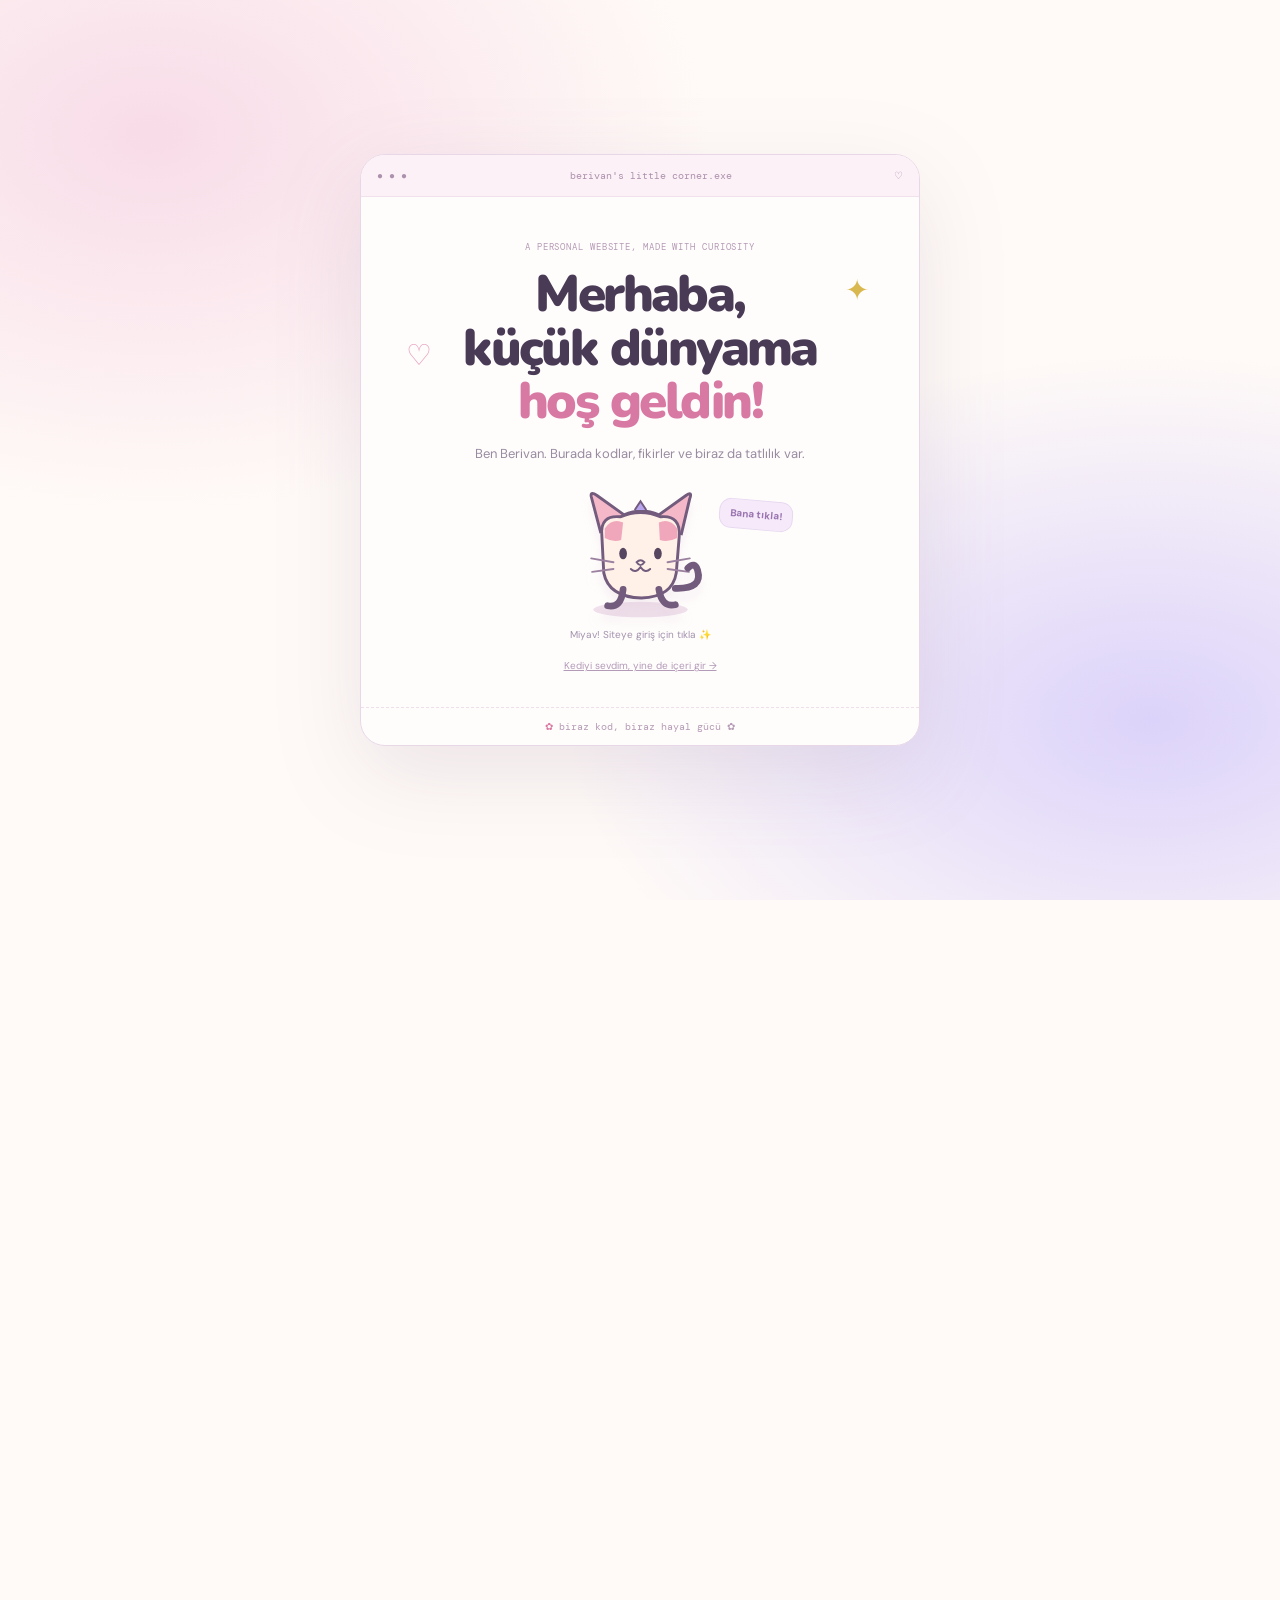
==== commit 8c691936: "Update index.html" ====
--- a/index.html
+++ b/index.html
@@ -1,370 +1,12 @@
-<!DOCTYPE html>
-<html lang="tr">
-<head>
-    <meta charset="UTF-8">
-    <meta name="viewport" content="width=device-width, initial-scale=1.0">
-    <meta name="description" content="Berivan Elçi'nin kişisel portfolyosu: yazılım mühendisliği, yapay zekâ ve bilgisayarlı görü.">
-    <title>Berivan Elçi — Portfolio</title>
-    <link rel="stylesheet" href="style.css">
-    <script src="script.js" defer></script>
-
-    <style>
-        * {
-            box-sizing: border-box;
-        }
-
-        html {
-            width: 100%;
-            max-width: 100%;
-            scroll-behavior: smooth;
-            overflow-x: hidden;
-        }
-
-        body {
-            width: 100%;
-            max-width: 100%;
-            margin: 0;
-            overflow-x: hidden;
-        }
-
-        img, svg, video, iframe {
-            max-width: 100%;
-        }
-
-        .wrap {
-            width: min(1120px, calc(100% - 32px));
-            margin-left: auto;
-            margin-right: auto;
-        }
-
-        .hero-text,
-        .art,
-        .project,
-        .project-body,
-        .tool,
-        .note,
-        .facts,
-        .contact-box {
-            min-width: 0;
-            overflow-wrap: anywhere;
-        }
-
-        .projects,
-        .tools,
-        .about-grid {
-            min-width: 0;
-        }
-
-        .code-card {
-            max-width: 100%;
-        }
-
-        .code {
-            max-width: 100%;
-            overflow-wrap: anywhere;
-        }
-
-        .buttons,
-        .tags {
-            display: flex;
-            flex-wrap: wrap;
-            gap: 10px;
-        }
-
-        @media (max-width: 760px) {
-            .topbar {
-                flex-wrap: wrap;
-                gap: 12px;
-            }
-
-            .hero,
-            .about-grid,
-            .projects,
-            .tools {
-                display: grid;
-                grid-template-columns: minmax(0, 1fr);
-            }
-
-            .hero-text,
-            .art,
-            .project,
-            .tool,
-            .note,
-            .facts {
-                width: 100%;
-                max-width: 100%;
-            }
-
-            .art,
-            .code-card {
-                max-width: 100%;
-            }
-
-            .section-top {
-                display: flex;
-                flex-direction: column;
-                align-items: flex-start;
-                gap: 12px;
-            }
-
-            .contact-box {
-                padding: 24px 18px;
-            }
-        }
-
-        @media (max-width: 420px) {
-            .wrap {
-                width: calc(100% - 24px);
-            }
-
-            .project-body {
-                padding-left: 16px;
-                padding-right: 16px;
-            }
-        }
-    </style>
-</head>
-
+<!doctype html>
+<html lang="tr"><head><meta charset="utf-8"><meta name="viewport" content="width=device-width,initial-scale=1"><meta name="description" content="Berivan Elçi'nin kişisel portfolyosu"><title>Berivan's Little Digital Garden ✿</title><link rel="preconnect" href="https://fonts.googleapis.com"><link href="https://fonts.googleapis.com/css2?family=DM+Mono:wght@400;500&family=DM+Sans:wght@400;600;700&family=Nunito:wght@400;700;800;900&display=swap" rel="stylesheet"><link rel="stylesheet" href="style.css"><script src="script.js" defer></script></head>
 <body>
-    <header class="topbar">
-        <a class="brand" href="#home">
-            <span class="logo">b<span>.</span></span> berivan<span class="muted">.dev</span>
-        </a>
-
-        <nav id="nav">
-            <a href="#about" data-tr="Hakkımda" data-en="About">Hakkımda</a>
-            <a href="#projects" data-tr="Projeler" data-en="Projects">Projeler</a>
-            <a href="#toolbox" data-tr="Araç kutum" data-en="Toolbox">Araç kutum</a>
-            <a href="#contact" data-tr="İletişim" data-en="Contact">İletişim</a>
-        </nav>
-
-        <div class="actions">
-            <button id="lang" class="small-btn">EN ↗</button>
-            <button id="theme" class="small-btn" aria-label="Temayı değiştir">☾</button>
-            <button id="menu" class="small-btn menu">☰</button>
-        </div>
-    </header>
-
-    <main>
-        <section class="hero wrap" id="home">
-            <div class="hero-text">
-                <div class="status">
-                    <i></i>
-                    <span data-tr="Öğreniyor, üretiyor ve gelişiyorum" data-en="Learning, building, and growing">Öğreniyor, üretiyor ve gelişiyorum</span>
-                </div>
-
-                <p class="eyebrow" data-tr="MERHABA, BEN" data-en="HELLO, I'M">MERHABA, BEN</p>
-                <h1>Berivan<br><span>Elçi</span><b>✳</b></h1>
-
-                <h2 data-tr="Yazılım mühendisliği öğrencisi" data-en="Software Engineering Student">Yazılım mühendisliği öğrencisi</h2>
-
-                <p class="intro" data-tr="Yazılım, yapay zekâ ve bilgisayarlı görü kesişiminde yeni şeyler öğreniyor; öğrendiklerimi gerçek projelere dönüştürüyorum." data-en="I explore the intersection of software, artificial intelligence, and computer vision—and turn what I learn into real projects.">
-                    Yazılım, yapay zekâ ve bilgisayarlı görü kesişiminde yeni şeyler öğreniyor; öğrendiklerimi gerçek projelere dönüştürüyorum.
-                </p>
-
-                <div class="buttons">
-                    <a class="btn primary" href="#projects" data-tr="Projelerimi keşfet ↘" data-en="Explore projects ↘">Projelerimi keşfet ↘</a>
-                    <a class="btn secondary" href="#contact" data-tr="Benimle iletişime geç" data-en="Get in touch">Benimle iletişime geç</a>
-                </div>
-
-                <p class="footnote">✳ <span data-tr="Her proje yeni bir şey öğrenmek için fırsat." data-en="Every project is a chance to learn something new.">Her proje yeni bir şey öğrenmek için fırsat.</span></p>
-            </div>
-
-            <div class="art">
-                <div class="orbit"></div>
-                <div class="chip chip-top">✦ curious mind</div>
-
-                <div class="code-card">
-                    <div class="code-head">
-                        <span>● ● ●</span>
-                        <small>hello_world.py</small>
-                        <span>✧</span>
-                    </div>
-
-                    <div class="code">
-                        <p><i>01</i> <em>class</em> <strong>Berivan</strong>:</p>
-                        <p><i>02</i> &nbsp; <em>def</em> <b>__init__</b>(self):</p>
-                        <p><i>03</i> &nbsp;&nbsp; self.curiosity = <q>"∞"</q></p>
-                        <p><i>04</i> &nbsp;&nbsp; self.focus = [</p>
-                        <p><i>05</i> &nbsp;&nbsp;&nbsp; <q>"AI"</q>, <q>"software"</q>,</p>
-                        <p><i>06</i> &nbsp;&nbsp;&nbsp; <q>"computer vision"</q></p>
-                        <p><i>07</i> &nbsp;&nbsp; ]</p>
-                        <p><i>08</i> &nbsp; <em>def</em> <b>keep_building</b>(self):</p>
-                        <p><i>09</i> &nbsp;&nbsp; <em>return</em> <strong>"one step at a time ✿"</strong></p>
-                        <p><i>10</i> &nbsp; <span class="cursor"></span></p>
-                    </div>
-
-                    <div class="code-foot">
-                        ● <span data-tr="merak modu: açık" data-en="curiosity mode: on">merak modu: açık</span>
-                        <small>v.2026</small>
-                    </div>
-                </div>
-
-                <div class="chip chip-bottom">
-                    ✳ <span data-tr="küçük adımlar, büyük fikirler" data-en="small steps, big ideas">küçük adımlar, büyük fikirler</span>
-                </div>
-                <span class="sparkle">＋</span>
-            </div>
-
-            <div class="scroll">│ <span data-tr="KEŞFETMEK İÇİN KAYDIR" data-en="SCROLL TO EXPLORE">KEŞFETMEK İÇİN KAYDIR</span></div>
-        </section>
-
-        <section class="wrap section" id="about">
-            <p class="eyebrow"><span>01 /</span> <span data-tr="KISACA BEN" data-en="A LITTLE ABOUT ME">KISACA BEN</span></p>
-
-            <h2 data-tr="Kod yazmayı seviyorum. <span class='soft'>Daha çok şey öğrenmeyi de.</span>" data-en="I love writing code. <span class='soft'>And learning more every day.</span>">
-                Kod yazmayı seviyorum. <span class="soft">Daha çok şey öğrenmeyi de.</span>
-            </h2>
-
-            <div class="about-grid">
-                <div class="note">
-                    <span class="note-star">✦</span>
-                    <p data-tr="Yazılım Mühendisliği öğrencisiyim. Yapay zekâ ve bilgisayarlı görü alanlarına ilgi duyuyor, ekip projelerinde öğrendiklerimi uygulamaya çalışıyorum. Benim için iyi bir geliştirici olmak; merak etmek, denemek, hatalardan öğrenmek ve işe yarayan çözümler üretmek demek." data-en="I'm a Software Engineering student interested in artificial intelligence and computer vision. I enjoy applying what I learn in team projects. To me, becoming a good developer means staying curious, experimenting, learning from mistakes, and building useful solutions.">
-                        Yazılım Mühendisliği öğrencisiyim. Yapay zekâ ve bilgisayarlı görü alanlarına ilgi duyuyor, ekip projelerinde öğrendiklerimi uygulamaya çalışıyorum. Benim için iyi bir geliştirici olmak; merak etmek, denemek, hatalardan öğrenmek ve işe yarayan çözümler üretmek demek.
-                    </p>
-                    <strong>— Berivan <span>♡</span></strong>
-                </div>
-
-                <div class="facts">
-                    <div class="fact">
-                        <span class="icon">⌘</span>
-                        <div><b data-tr="Şu an" data-en="Currently">Şu an</b><p data-tr="Yazılım Mühendisliği okuyorum" data-en="Studying Software Engineering">Yazılım Mühendisliği okuyorum</p></div>
-                    </div>
-                    <div class="fact">
-                        <span class="icon pink">✳</span>
-                        <div><b data-tr="İlgi alanlarım" data-en="Interests">İlgi alanlarım</b><p data-tr="Yapay zekâ · Bilgisayarlı görü · Backend" data-en="AI · Computer Vision · Backend">Yapay zekâ · Bilgisayarlı görü · Backend</p></div>
-                    </div>
-                    <div class="fact">
-                        <span class="icon lilac">↗</span>
-                        <div><b data-tr="Yaklaşımım" data-en="My mindset">Yaklaşımım</b><p data-tr="Merak et, dene, geliştir" data-en="Explore, experiment, improve">Merak et, dene, geliştir</p></div>
-                    </div>
-                </div>
-            </div>
-        </section>
-
-        <section class="wrap section" id="projects">
-            <div class="section-top">
-                <div>
-                    <p class="eyebrow"><span>02 /</span> <span data-tr="SEÇİLİ ÇALIŞMALAR" data-en="SELECTED WORK">SEÇİLİ ÇALIŞMALAR</span></p>
-                    <h2 data-tr="Projelerim." data-en="Projects.">Projelerim.</h2>
-                </div>
-                <p data-tr="Her biri öğrenme yolculuğumdan küçük bir parça." data-en="Each project is a small part of my learning journey.">Her biri öğrenme yolculuğumdan küçük bir parça.</p>
-            </div>
-
-            <div class="projects">
-                <article class="project featured">
-                    <div class="visual ai">
-                        <span class="visual-label">● TEAM PROJECT</span>
-                        <div class="scan"><span class="target">vehicle</span><span class="cross">+</span><small>AI / CV<br>5G READY</small></div>
-                    </div>
-
-                    <div class="project-body">
-                        <small class="meta" data-tr="TEKNOFEST · TAKIM PROJESİ" data-en="TEKNOFEST · TEAM PROJECT">TEKNOFEST · TAKIM PROJESİ</small>
-                        <h3 data-tr="Akıllı Yol Güvenliği" data-en="Smart Road Safety">Akıllı Yol Güvenliği</h3>
-                        <p data-tr="5G ve yapay zekâ destekli yol güvenliği projesi. YOLOv8 model eğitimi ve karşılaştırmaları, veri artırma, sonuç değerlendirme ve uygulama entegrasyonu süreçlerinde takım üyesi olarak katkı sağladım." data-en="A 5G and AI-powered road safety project. As a team member, I contributed to YOLOv8 model training and comparison, data augmentation, result evaluation, and application integration.">
-                            5G ve yapay zekâ destekli yol güvenliği projesi. YOLOv8 model eğitimi ve karşılaştırmaları, veri artırma, sonuç değerlendirme ve uygulama entegrasyonu süreçlerinde takım üyesi olarak katkı sağladım.
-                        </p>
-                        <div class="tags"><span>Python</span><span>YOLOv8</span><span>Computer Vision</span><span>Flutter</span></div>
-                        <a class="project-link" href="https://github.com/berivanelci-lgtm/teknofest5g-2026-5Genc" target="_blank" rel="noreferrer" data-tr="Projeyi incele ↗" data-en="View project ↗">Projeyi incele ↗</a>
-                    </div>
-                </article>
-
-                <article class="project">
-                    <div class="visual api">
-                        <div class="terminal">
-                            <small>tasks.json</small>
-                            <p>{</p>
-                            <p>&nbsp; <span>"task"</span>: <em>"learn Go"</em>,</p>
-                            <p>&nbsp; <span>"done"</span>: <b>false</b>,</p>
-                            <p>&nbsp; <span>"next_step"</span>: <em>"keep going"</em></p>
-                            <p>}</p>
-                        </div>
-                    </div>
-
-                    <div class="project-body">
-                        <small class="meta" data-tr="ÖĞRENME PROJESİ" data-en="LEARNING PROJECT">ÖĞRENME PROJESİ</small>
-                        <h3>Go Task API</h3>
-                        <p data-tr="Go'nun standart net/http paketiyle görev oluşturma, listeleme, güncelleme ve silme işlemlerini içeren küçük bir REST API. Testler ve temel API akışları üzerine pratik." data-en="A small REST API built with Go's standard net/http package, supporting task creation, listing, updating, and deletion. Practice with tests and core API flows.">
-                            Go'nun standart net/http paketiyle görev oluşturma, listeleme, güncelleme ve silme işlemlerini içeren küçük bir REST API. Testler ve temel API akışları üzerine pratik.
-                        </p>
-                        <div class="tags"><span>Go</span><span>REST API</span><span>Testing</span></div>
-                        <a class="project-link" href="https://github.com/berivanelci-lgtm/go-task-api" target="_blank" rel="noreferrer" data-tr="Projeyi incele ↗" data-en="View project ↗">Projeyi incele ↗</a>
-                    </div>
-                </article>
-
-                <article class="project">
-                    <div class="visual api">
-                        <div class="terminal">
-                            <small>C# Quiz</small>
-                            <p>20 Soru</p>
-                            <p>Doğru / Yanlış</p>
-                            <p>Sonuç Ekranı</p>
-                        </div>
-                    </div>
-
-                    <div class="project-body">
-                        <small class="meta" data-tr="C# ÖĞRENME PROJESİ" data-en="C# LEARNING PROJECT">C# ÖĞRENME PROJESİ</small>
-                        <h3 data-tr="Quiz Uygulaması" data-en="Quiz Application">Quiz Uygulaması</h3>
-                        <p data-tr="C# ve Windows Forms ile geliştirdiğim çoktan seçmeli quiz uygulaması. Doğru ve yanlış cevapları takip eder, ilerlemeyi gösterir ve test sonunda sonucu hesaplar." data-en="A multiple-choice quiz app built with C# and Windows Forms. It tracks correct and incorrect answers, shows progress, and calculates the final score.">
-                            C# ve Windows Forms ile geliştirdiğim çoktan seçmeli quiz uygulaması. Doğru ve yanlış cevapları takip eder, ilerlemeyi gösterir ve test sonunda sonucu hesaplar.
-                        </p>
-                        <div class="tags"><span>C#</span><span>.NET Framework</span><span>Windows Forms</span></div>
-                        <a class="project-link" href="https://github.com/berivanelci-lgtm/csharp-quiz-uygulamasi" target="_blank" rel="noreferrer" data-tr="Projeyi incele ↗" data-en="View project ↗">Projeyi incele ↗</a>
-                    </div>
-                </article>
-            </div>
-        </section>
-
-        <section class="wrap section" id="toolbox">
-            <p class="eyebrow"><span>03 /</span> <span data-tr="ARAÇ KUTUM" data-en="MY TOOLBOX">ARAÇ KUTUM</span></p>
-            <h2 data-tr="Üzerinde çalıştıklarım." data-en="What I'm exploring.">Üzerinde çalıştıklarım.</h2>
-            <p class="section-intro" data-tr="Bu liste bir uzmanlık iddiası değil; üzerinde çalıştığım ve geliştirmeye devam ettiğim alanların kısa bir özeti." data-en="This isn't a claim of expertise; it's a snapshot of the tools and areas I'm actively learning and practicing.">
-                Bu liste bir uzmanlık iddiası değil; üzerinde çalıştığım ve geliştirmeye devam ettiğim alanların kısa bir özeti.
-            </p>
-
-            <div class="tools">
-                <div class="tool">
-                    <div class="tool-top"><span class="tool-icon py">Py</span><small data-tr="GELİŞTİRİYORUM" data-en="IN PROGRESS">GELİŞTİRİYORUM</small></div>
-                    <h3>Python</h3><p data-tr="Programlama ve yapay zekâ çalışmaları" data-en="Programming and AI experiments">Programlama ve yapay zekâ çalışmaları</p><div class="bar"><i style="width:62%"></i></div>
-                </div>
-                <div class="tool">
-                    <div class="tool-top"><span class="tool-icon go">Go</span><small data-tr="GELİŞTİRİYORUM" data-en="IN PROGRESS">GELİŞTİRİYORUM</small></div>
-                    <h3>Go</h3><p data-tr="Backend ve API temelleri" data-en="Backend and API fundamentals">Backend ve API temelleri</p><div class="bar"><i style="width:34%"></i></div>
-                </div>
-                <div class="tool">
-                    <div class="tool-top"><span class="tool-icon ai-icon">◎</span><small data-tr="PROJE DENEYİMİ" data-en="PROJECT EXPERIENCE">PROJE DENEYİMİ</small></div>
-                    <h3>AI &amp; Computer Vision</h3><p data-tr="YOLOv8, model eğitimi ve değerlendirme" data-en="YOLOv8, model training and evaluation">YOLOv8, model eğitimi ve değerlendirme</p><div class="bar"><i style="width:56%"></i></div>
-                </div>
-                <div class="tool">
-                    <div class="tool-top"><span class="tool-icon git">⌘</span><small data-tr="ARAÇLAR" data-en="TOOLS">ARAÇLAR</small></div>
-                    <h3>Git &amp; GitHub</h3><p data-tr="Versiyon kontrolü ve proje paylaşımı" data-en="Version control and sharing projects">Versiyon kontrolü ve proje paylaşımı</p><div class="bar"><i style="width:48%"></i></div>
-                </div>
-            </div>
-        </section>
-
-        <section class="wrap section contact" id="contact">
-            <div class="contact-box">
-                <span class="contact-star">✳</span>
-                <p class="eyebrow"><span>04 /</span> <span data-tr="BİR MERHABA DE" data-en="SAY HELLO">BİR MERHABA DE</span></p>
-                <h2 data-tr="Güzel fikirler,<br><span>birlikte büyür.</span>" data-en="Good ideas<br><span>grow together.</span>">Güzel fikirler,<br><span>birlikte büyür.</span></h2>
-                <p data-tr="Projeler, öğrenme fırsatları veya sadece teknoloji üzerine sohbet etmek için bana ulaşabilirsin." data-en="Feel free to reach out about projects, learning opportunities, or just to chat about technology.">
-                    Projeler, öğrenme fırsatları veya sadece teknoloji üzerine sohbet etmek için bana ulaşabilirsin.
-                </p>
-                <div class="buttons">
-                    <a class="btn primary" href="https://www.linkedin.com/in/berivan-el%C3%A7i/" target="_blank" rel="noreferrer">LinkedIn ↗</a>
-                    <a class="btn secondary" href="https://github.com/berivanelci-lgtm" target="_blank" rel="noreferrer">GitHub ↗</a>
-                </div>
-                <small><a href="mailto:berivanelciii@gmail.com">berivanelciii@gmail.com</a></small>
-            </div>
-        </section>
-    </main>
-
-    <footer class="wrap footer">
-        <a class="brand" href="#home"><span class="logo">b<span>.</span></span> berivan<span class="muted">.dev</span></a>
-        <p data-tr="Merakla tasarlandı, kahve olmadan da çalışır. ✿" data-en="Made with curiosity. Runs without coffee, too. ✿">Merakla tasarlandı, kahve olmadan da çalışır. ✿</p>
-        <small>© <span id="year"></span> Berivan Elçi</small>
-    </footer>
-
-    <button class="back-top" id="backTop" aria-label="Başa dön">↑</button>
-</body>
-</html>
+<section class="welcome" id="welcome"><div class="welcome-card"><div class="windowbar"><span>● ● ●</span> berivan's little corner.exe <span>♡</span></div><div class="welcome-inner"><div class="sparkle s1">✦</div><div class="sparkle s2">♡</div><p class="tiny">A PERSONAL WEBSITE, MADE WITH CURIOSITY</p><h1 data-i18n="welcome">Merhaba,<br>küçük dünyama<br><em>hoş geldin!</em></h1><p data-i18n="welcomeText">Ben Berivan. Burada kodlar, fikirler ve biraz da tatlılık var.</p>
+<button id="catEntry" class="catbutton" aria-label="Kediye tıklayarak siteye gir"><span class="speech" data-i18n="tapCat">Bana tıkla!</span><svg viewBox="0 0 180 150" role="img" aria-label="Tatlı çizim kedi"><ellipse cx="90" cy="132" rx="49" ry="8" fill="#d8b5d1" opacity=".4"/><path d="M49 53L39 15Q38 9 45 14L73 34Q91 26 109 34L137 14Q144 9 141 17L132 55" fill="#f4b8c8" stroke="#725b7c" stroke-width="3" stroke-linejoin="round"/><path d="M50 55Q48 34 69 36Q90 27 111 36Q132 34 130 57L127 94Q123 119 91 120Q57 119 52 94Z" fill="#fff1e7" stroke="#725b7c" stroke-width="3"/><path d="M53 48Q61 37 72 42L70 60Q62 63 53 58ZM109 42Q120 37 128 48L128 58Q118 63 110 60Z" fill="#f0a7bc"/><ellipse cx="72" cy="74" rx="4" ry="6" fill="#57465f"/><ellipse cx="108" cy="74" rx="4" ry="6" fill="#57465f"/><path d="M86 83Q90 79 94 83Q90 89 86 83ZM90 88Q85 95 80 90M90 88Q95 95 100 90" fill="none" stroke="#725b7c" stroke-width="2" stroke-linecap="round"/><path d="M62 83L39 79M62 90L40 93M118 83L141 79M118 90L140 93" stroke="#9b819f" stroke-width="2" stroke-linecap="round"/><path d="M72 111Q70 131 56 128M109 111Q112 130 126 127" fill="none" stroke="#725b7c" stroke-width="7" stroke-linecap="round"/><path d="M126 110Q155 111 149 91Q146 82 139 89" fill="none" stroke="#725b7c" stroke-width="7" stroke-linecap="round"/><path d="M84 29L90 20L96 29" fill="#b7a5ed" stroke="#725b7c" stroke-width="2"/></svg><span class="cat-hint" data-i18n="catHint">Miyav! Siteye giriş için tıkla ✨</span></button><button class="skip" id="skip" data-i18n="skip">Kediyi sevdim, yine de içeri gir →</button></div><div class="welcome-foot">✿ <span data-i18n="welcomeFoot">biraz kod, biraz hayal gücü</span> ✿</div></div></section>
+<div class="site" id="site" aria-hidden="true"><header class="topbar"><a class="brand" href="#home"><b>b<span>.</span></b> berivan<span class="muted">.dev</span></a><nav id="nav"><a href="#about" data-i18n="navAbout">Hakkımda</a><a href="#projects" data-i18n="navProjects">Projeler</a><a href="#skills" data-i18n="navSkills">Araç kutum</a><a href="#contact" data-i18n="navContact">İletişim</a></nav><div class="actions"><button id="lang">EN ↗</button><button id="theme" aria-label="Temayı değiştir">☾</button><button id="menu" class="menubtn" aria-label="Menü">☰</button></div></header>
+<main><section class="hero wrap" id="home"><div class="hero-copy"><div class="pill"><i></i><span data-i18n="status">Öğreniyor, üretiyor ve gelişiyorum</span></div><p class="eyebrow">MERHABA, BEN</p><h2>Berivan <span>Elçi</span> ✳</h2><h3 data-i18n="role">Yazılım Mühendisliği öğrencisi</h3><p class="intro" data-i18n="intro">Yazılım, yapay zekâ ve bilgisayarlı görü kesişiminde yeni şeyler öğreniyor; öğrendiklerimi gerçek projelere dönüştürüyorum.</p><div class="buttons"><a class="primary" href="#projects" data-i18n="see">Projelerimi keşfet ↘</a><a class="secondary" href="#contact" data-i18n="hello">Benimle tanış</a></div><p class="footnote">✦ <span data-i18n="footnote">Merak, benim en sevdiğim araç.</span></p></div>
+<div class="art"><div class="orbit o1"></div><div class="orbit o2"></div><div class="sticker topsticker">✿ curious mind</div><div class="desk-scene"><div class="sun"></div><div class="plant"><i></i><i></i><i></i><b></b></div><div class="laptop"><div class="screen"><div class="screenbar"><span>● ● ●</span> my_little_world.py</div><code><p><em>def</em> keep_learning():</p><p>　curiosity = <strong>"always"</strong></p><p>　dreams = [<strong>"AI", "code"</strong>]</p><p>　<em>return</em> <strong>"keep going ✿"</strong></p><i></i></code></div><div class="base"></div></div><div class="cup">♡</div><span class="flower">✿</span></div><div class="sticker bottomsticker">✳ <span data-i18n="sticker">küçük adımlar, büyük fikirler</span></div><small class="art-caption">FIG. 01 — MY CREATIVE CORNER</small></div><div class="scroll">↓ <span data-i18n="scroll">AŞAĞIYA DOĞRU KEŞFET</span></div></section>
+<section class="wrap" id="about"><p class="eyebrow">01 / <span data-i18n="aboutEyebrow">KISACA BEN</span></p><h2 class="section-title" data-i18n="aboutTitle">Kod yazmayı seviyorum.<br><span>Daha çok şey öğrenmeyi de.</span></h2><div class="about-grid"><div class="note"><span class="tape"></span><p data-i18n="aboutText">Yazılım Mühendisliği öğrencisiyim. Yapay zekâ ve bilgisayarlı görü alanlarına ilgi duyuyor, ekip projelerinde öğrendiklerimi uygulamaya çalışıyorum. Benim için iyi bir geliştirici olmak; merak etmek, denemek, hatalardan öğrenmek ve işe yarayan çözümler üretmek demek.</p><b>— Berivan ♡</b><i>✿</i></div><div class="facts"><div><b>⌘</b><p><strong data-i18n="studyTitle">Şu an</strong><br><span data-i18n="study">Bandırma Onyedi Eylül Üniversitesi · Yazılım Mühendisliği</span></p></div><div><b>✳</b><p><strong data-i18n="interestTitle">İlgi alanlarım</strong><br><span data-i18n="interest">Yapay zekâ · Bilgisayarlı görü · Backend</span></p></div><div><b>↗</b><p><strong data-i18n="mindTitle">Yaklaşımım</strong><br><span data-i18n="mind">Merak et, dene, geliştir</span></p></div></div></div></section>
+<section class="wrap" id="projects"><div class="section-top"><div><p class="eyebrow">02 / <span data-i18n="projectsEyebrow">SEÇİLİ ÇALIŞMALAR</span></p><h2 class="section-title" data-i18n="projectsTitle">Projelerim<span class="pink">.</span></h2></div><p data-i18n="projectsSub">Her biri öğrenme yolculuğumdan küçük bir parça.</p></div><div class="projects"><article class="project featured"><div class="visual roadvisual"><span class="visual-label">✦ TEAM PROJECT</span><div class="landscape"><div class="road"></div><div class="car">🚙</div><div class="scan"><small>vehicle detected</small></div></div><span class="stamp">AI + 5G</span></div><div class="projectbody"><small data-i18n="p1type">TEKNOFEST · TAKIM PROJESİ</small><h3 data-i18n="p1title">Akıllı Yol Güvenliği</h3><p data-i18n="p1desc">5G ve yapay zekâ destekli yol güvenliği projesinde YOLOv8 model eğitimi ve karşılaştırmaları, veri artırma, sonuç değerlendirme ve uygulama entegrasyonuna takım üyesi olarak katkı sağladım.</p><div class="tags"><span>Python</span><span>YOLOv8</span><span>Computer Vision</span><span>Flutter</span></div><a href="https://github.com/berivanelci-lgtm/teknofest5g-2026-5Genc" target="_blank" rel="noreferrer" data-i18n="view">Projeyi incele ↗</a></div></article><article class="project"><div class="visual apivis"><div class="json"><div class="jsonbar">● ● ●　 tasks.json</div><p>{</p><p>　<span>"task"</span>: <em>"learn Go"</em>,</p><p>　<span>"done"</span>: <b>false</b>,</p><p>　<span>"next_step"</span>: <em>"keep going"</em></p><p>}</p><label>REST API ♡</label></div><span class="flower2">✿</span></div><div class="projectbody"><small data-i18n="p2type">ÖĞRENME PROJESİ</small><h3>Go Task API</h3><p data-i18n="p2desc">Go'nun net/http paketiyle görev oluşturma, listeleme, güncelleme ve silme işlemleri içeren küçük bir REST API. Testler ve temel API akışları üzerine pratik.</p><div class="tags"><span>Go</span><span>REST API</span><span>Testing</span></div><a href="https://github.com/berivanelci-lgtm/go-task-api" target="_blank" rel="noreferrer" data-i18n="view">Projeyi incele ↗</a></div></article><article class="project future"><div class="question-art"><span>✦</span><b>?</b><span>✿</span></div><div class="projectbody"><small data-i18n="p3type">YOLDA</small><h3 data-i18n="p3title">Bir sonraki fikrim</h3><p data-i18n="p3desc">Yeni öğrendiklerimi gerçek bir probleme uygulayacağım bir sonraki projeyi burada paylaşacağım.</p><span class="learning"><i></i><span data-i18n="progress">Gelişim devam ediyor</span></span></div></article></div></section>
+<section class="wrap" id="skills"><p class="eyebrow">03 / <span data-i18n="skillsEyebrow">ARAÇ KUTUM</span></p><h2 class="section-title" data-i18n="skillsTitle">Üzerinde çalıştıklarım<span class="pink">.</span></h2><p class="subtext" data-i18n="skillsIntro">Bu liste uzmanlık iddiası değil; geliştirmeye devam ettiğim alanların kısa bir özeti.</p><div class="skillgrid"><div class="skill"><div class="skillhead"><b class="py">Py</b><small data-i18n="learning">GELİŞTİRİYORUM</small></div><h3>Python</h3><p data-i18n="pyDesc">Programlama ve yapay zekâ çalışmaları</p><div class="bar"><i style="width:62%"></i></div></div><div class="skill"><div class="skillhead"><b class="go">Go</b><small data-i18n="learning">GELİŞTİRİYORUM</small></div><h3>Go</h3><p data-i18n="goDesc">Backend ve API temelleri</p><div class="bar"><i style="width:34%"></i></div></div><div class="skill"><div class="skillhead"><b class="ai">◎</b><small data-i18n="experience">PROJE DENEYİMİ</small></div><h3>AI &amp; Computer Vision</h3><p data-i18n="aiDesc">YOLOv8, model eğitimi ve değerlendirme</p><div class="bar"><i style="width:56%"></i></div></div><div class="skill"><div class="skillhead"><b class="git">⌘</b><small data-i18n="tools">ARAÇLAR</small></div><h3>Git &amp; GitHub</h3><p data-i18n="gitDesc">Versiyon kontrolü ve proje paylaşımı</p><div class="bar"><i style="width:48%"></i></div></div></div></section>
+<section class="wrap contact" id="contact"><div class="contact-card"><span class="contact-flower">✿</span><p class="eyebrow">04 / <span data-i18n="contactEyebrow">BİR MERHABA DE</span></p><h2 data-i18n="contactTitle">Güzel fikirler,<br><span>birlikte büyür.</span></h2><p data-i18n="contactText">Projeler, öğrenme fırsatları veya teknoloji üzerine sohbet etmek için bana ulaşabilirsin.</p><div class="contact-buttons"><a class="primary" href="mailto:berivanelciii@gmail.com" data-i18n="email">E-posta gönder ↗</a><a class="secondary" href="https://www.linkedin.com/in/berivan-el%C3%A7i/" target="_blank" rel="noreferrer">LinkedIn ↗</a><a class="secondary" href="https://github.com/berivanelci-lgtm" target="_blank" rel="noreferrer">GitHub ↗</a></div><p class="email">✉ <a href="mailto:berivanelciii@gmail.com">berivanelciii@gmail.com</a></p></div></section></main><footer class="footer wrap"><a class="brand" href="#home"><b>b<span>.</span></b> berivan<span class="muted">.dev</span></a><p data-i18n="footer">Merakla tasarlandı, biraz da kedi yardımıyla. ✿</p><small>© <span id="year"></span> Berivan Elçi</small></footer><button id="up" class="up">↑</button></div></body></html>
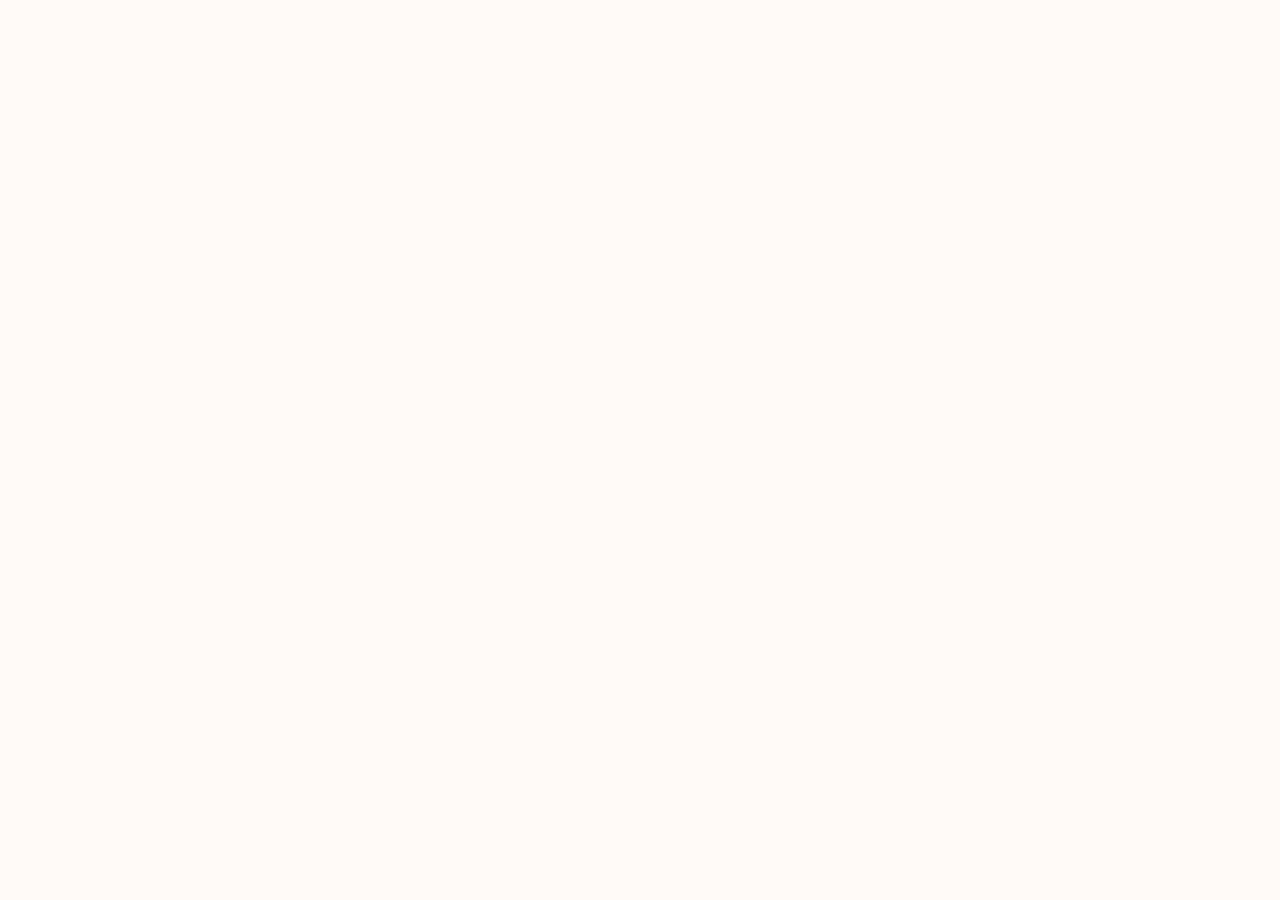
==== commit 5337958e: "Update index.html" ====
--- a/index.html
+++ b/index.html
@@ -1,12 +1,141 @@
-<!doctype html>
-<html lang="tr"><head><meta charset="utf-8"><meta name="viewport" content="width=device-width,initial-scale=1"><meta name="description" content="Berivan Elçi'nin kişisel portfolyosu"><title>Berivan's Little Digital Garden ✿</title><link rel="preconnect" href="https://fonts.googleapis.com"><link href="https://fonts.googleapis.com/css2?family=DM+Mono:wght@400;500&family=DM+Sans:wght@400;600;700&family=Nunito:wght@400;700;800;900&display=swap" rel="stylesheet"><link rel="stylesheet" href="style.css"><script src="script.js" defer></script></head>
-<body>
-<section class="welcome" id="welcome"><div class="welcome-card"><div class="windowbar"><span>● ● ●</span> berivan's little corner.exe <span>♡</span></div><div class="welcome-inner"><div class="sparkle s1">✦</div><div class="sparkle s2">♡</div><p class="tiny">A PERSONAL WEBSITE, MADE WITH CURIOSITY</p><h1 data-i18n="welcome">Merhaba,<br>küçük dünyama<br><em>hoş geldin!</em></h1><p data-i18n="welcomeText">Ben Berivan. Burada kodlar, fikirler ve biraz da tatlılık var.</p>
-<button id="catEntry" class="catbutton" aria-label="Kediye tıklayarak siteye gir"><span class="speech" data-i18n="tapCat">Bana tıkla!</span><svg viewBox="0 0 180 150" role="img" aria-label="Tatlı çizim kedi"><ellipse cx="90" cy="132" rx="49" ry="8" fill="#d8b5d1" opacity=".4"/><path d="M49 53L39 15Q38 9 45 14L73 34Q91 26 109 34L137 14Q144 9 141 17L132 55" fill="#f4b8c8" stroke="#725b7c" stroke-width="3" stroke-linejoin="round"/><path d="M50 55Q48 34 69 36Q90 27 111 36Q132 34 130 57L127 94Q123 119 91 120Q57 119 52 94Z" fill="#fff1e7" stroke="#725b7c" stroke-width="3"/><path d="M53 48Q61 37 72 42L70 60Q62 63 53 58ZM109 42Q120 37 128 48L128 58Q118 63 110 60Z" fill="#f0a7bc"/><ellipse cx="72" cy="74" rx="4" ry="6" fill="#57465f"/><ellipse cx="108" cy="74" rx="4" ry="6" fill="#57465f"/><path d="M86 83Q90 79 94 83Q90 89 86 83ZM90 88Q85 95 80 90M90 88Q95 95 100 90" fill="none" stroke="#725b7c" stroke-width="2" stroke-linecap="round"/><path d="M62 83L39 79M62 90L40 93M118 83L141 79M118 90L140 93" stroke="#9b819f" stroke-width="2" stroke-linecap="round"/><path d="M72 111Q70 131 56 128M109 111Q112 130 126 127" fill="none" stroke="#725b7c" stroke-width="7" stroke-linecap="round"/><path d="M126 110Q155 111 149 91Q146 82 139 89" fill="none" stroke="#725b7c" stroke-width="7" stroke-linecap="round"/><path d="M84 29L90 20L96 29" fill="#b7a5ed" stroke="#725b7c" stroke-width="2"/></svg><span class="cat-hint" data-i18n="catHint">Miyav! Siteye giriş için tıkla ✨</span></button><button class="skip" id="skip" data-i18n="skip">Kediyi sevdim, yine de içeri gir →</button></div><div class="welcome-foot">✿ <span data-i18n="welcomeFoot">biraz kod, biraz hayal gücü</span> ✿</div></div></section>
-<div class="site" id="site" aria-hidden="true"><header class="topbar"><a class="brand" href="#home"><b>b<span>.</span></b> berivan<span class="muted">.dev</span></a><nav id="nav"><a href="#about" data-i18n="navAbout">Hakkımda</a><a href="#projects" data-i18n="navProjects">Projeler</a><a href="#skills" data-i18n="navSkills">Araç kutum</a><a href="#contact" data-i18n="navContact">İletişim</a></nav><div class="actions"><button id="lang">EN ↗</button><button id="theme" aria-label="Temayı değiştir">☾</button><button id="menu" class="menubtn" aria-label="Menü">☰</button></div></header>
-<main><section class="hero wrap" id="home"><div class="hero-copy"><div class="pill"><i></i><span data-i18n="status">Öğreniyor, üretiyor ve gelişiyorum</span></div><p class="eyebrow">MERHABA, BEN</p><h2>Berivan <span>Elçi</span> ✳</h2><h3 data-i18n="role">Yazılım Mühendisliği öğrencisi</h3><p class="intro" data-i18n="intro">Yazılım, yapay zekâ ve bilgisayarlı görü kesişiminde yeni şeyler öğreniyor; öğrendiklerimi gerçek projelere dönüştürüyorum.</p><div class="buttons"><a class="primary" href="#projects" data-i18n="see">Projelerimi keşfet ↘</a><a class="secondary" href="#contact" data-i18n="hello">Benimle tanış</a></div><p class="footnote">✦ <span data-i18n="footnote">Merak, benim en sevdiğim araç.</span></p></div>
-<div class="art"><div class="orbit o1"></div><div class="orbit o2"></div><div class="sticker topsticker">✿ curious mind</div><div class="desk-scene"><div class="sun"></div><div class="plant"><i></i><i></i><i></i><b></b></div><div class="laptop"><div class="screen"><div class="screenbar"><span>● ● ●</span> my_little_world.py</div><code><p><em>def</em> keep_learning():</p><p>　curiosity = <strong>"always"</strong></p><p>　dreams = [<strong>"AI", "code"</strong>]</p><p>　<em>return</em> <strong>"keep going ✿"</strong></p><i></i></code></div><div class="base"></div></div><div class="cup">♡</div><span class="flower">✿</span></div><div class="sticker bottomsticker">✳ <span data-i18n="sticker">küçük adımlar, büyük fikirler</span></div><small class="art-caption">FIG. 01 — MY CREATIVE CORNER</small></div><div class="scroll">↓ <span data-i18n="scroll">AŞAĞIYA DOĞRU KEŞFET</span></div></section>
-<section class="wrap" id="about"><p class="eyebrow">01 / <span data-i18n="aboutEyebrow">KISACA BEN</span></p><h2 class="section-title" data-i18n="aboutTitle">Kod yazmayı seviyorum.<br><span>Daha çok şey öğrenmeyi de.</span></h2><div class="about-grid"><div class="note"><span class="tape"></span><p data-i18n="aboutText">Yazılım Mühendisliği öğrencisiyim. Yapay zekâ ve bilgisayarlı görü alanlarına ilgi duyuyor, ekip projelerinde öğrendiklerimi uygulamaya çalışıyorum. Benim için iyi bir geliştirici olmak; merak etmek, denemek, hatalardan öğrenmek ve işe yarayan çözümler üretmek demek.</p><b>— Berivan ♡</b><i>✿</i></div><div class="facts"><div><b>⌘</b><p><strong data-i18n="studyTitle">Şu an</strong><br><span data-i18n="study">Bandırma Onyedi Eylül Üniversitesi · Yazılım Mühendisliği</span></p></div><div><b>✳</b><p><strong data-i18n="interestTitle">İlgi alanlarım</strong><br><span data-i18n="interest">Yapay zekâ · Bilgisayarlı görü · Backend</span></p></div><div><b>↗</b><p><strong data-i18n="mindTitle">Yaklaşımım</strong><br><span data-i18n="mind">Merak et, dene, geliştir</span></p></div></div></div></section>
-<section class="wrap" id="projects"><div class="section-top"><div><p class="eyebrow">02 / <span data-i18n="projectsEyebrow">SEÇİLİ ÇALIŞMALAR</span></p><h2 class="section-title" data-i18n="projectsTitle">Projelerim<span class="pink">.</span></h2></div><p data-i18n="projectsSub">Her biri öğrenme yolculuğumdan küçük bir parça.</p></div><div class="projects"><article class="project featured"><div class="visual roadvisual"><span class="visual-label">✦ TEAM PROJECT</span><div class="landscape"><div class="road"></div><div class="car">🚙</div><div class="scan"><small>vehicle detected</small></div></div><span class="stamp">AI + 5G</span></div><div class="projectbody"><small data-i18n="p1type">TEKNOFEST · TAKIM PROJESİ</small><h3 data-i18n="p1title">Akıllı Yol Güvenliği</h3><p data-i18n="p1desc">5G ve yapay zekâ destekli yol güvenliği projesinde YOLOv8 model eğitimi ve karşılaştırmaları, veri artırma, sonuç değerlendirme ve uygulama entegrasyonuna takım üyesi olarak katkı sağladım.</p><div class="tags"><span>Python</span><span>YOLOv8</span><span>Computer Vision</span><span>Flutter</span></div><a href="https://github.com/berivanelci-lgtm/teknofest5g-2026-5Genc" target="_blank" rel="noreferrer" data-i18n="view">Projeyi incele ↗</a></div></article><article class="project"><div class="visual apivis"><div class="json"><div class="jsonbar">● ● ●　 tasks.json</div><p>{</p><p>　<span>"task"</span>: <em>"learn Go"</em>,</p><p>　<span>"done"</span>: <b>false</b>,</p><p>　<span>"next_step"</span>: <em>"keep going"</em></p><p>}</p><label>REST API ♡</label></div><span class="flower2">✿</span></div><div class="projectbody"><small data-i18n="p2type">ÖĞRENME PROJESİ</small><h3>Go Task API</h3><p data-i18n="p2desc">Go'nun net/http paketiyle görev oluşturma, listeleme, güncelleme ve silme işlemleri içeren küçük bir REST API. Testler ve temel API akışları üzerine pratik.</p><div class="tags"><span>Go</span><span>REST API</span><span>Testing</span></div><a href="https://github.com/berivanelci-lgtm/go-task-api" target="_blank" rel="noreferrer" data-i18n="view">Projeyi incele ↗</a></div></article><article class="project future"><div class="question-art"><span>✦</span><b>?</b><span>✿</span></div><div class="projectbody"><small data-i18n="p3type">YOLDA</small><h3 data-i18n="p3title">Bir sonraki fikrim</h3><p data-i18n="p3desc">Yeni öğrendiklerimi gerçek bir probleme uygulayacağım bir sonraki projeyi burada paylaşacağım.</p><span class="learning"><i></i><span data-i18n="progress">Gelişim devam ediyor</span></span></div></article></div></section>
-<section class="wrap" id="skills"><p class="eyebrow">03 / <span data-i18n="skillsEyebrow">ARAÇ KUTUM</span></p><h2 class="section-title" data-i18n="skillsTitle">Üzerinde çalıştıklarım<span class="pink">.</span></h2><p class="subtext" data-i18n="skillsIntro">Bu liste uzmanlık iddiası değil; geliştirmeye devam ettiğim alanların kısa bir özeti.</p><div class="skillgrid"><div class="skill"><div class="skillhead"><b class="py">Py</b><small data-i18n="learning">GELİŞTİRİYORUM</small></div><h3>Python</h3><p data-i18n="pyDesc">Programlama ve yapay zekâ çalışmaları</p><div class="bar"><i style="width:62%"></i></div></div><div class="skill"><div class="skillhead"><b class="go">Go</b><small data-i18n="learning">GELİŞTİRİYORUM</small></div><h3>Go</h3><p data-i18n="goDesc">Backend ve API temelleri</p><div class="bar"><i style="width:34%"></i></div></div><div class="skill"><div class="skillhead"><b class="ai">◎</b><small data-i18n="experience">PROJE DENEYİMİ</small></div><h3>AI &amp; Computer Vision</h3><p data-i18n="aiDesc">YOLOv8, model eğitimi ve değerlendirme</p><div class="bar"><i style="width:56%"></i></div></div><div class="skill"><div class="skillhead"><b class="git">⌘</b><small data-i18n="tools">ARAÇLAR</small></div><h3>Git &amp; GitHub</h3><p data-i18n="gitDesc">Versiyon kontrolü ve proje paylaşımı</p><div class="bar"><i style="width:48%"></i></div></div></div></section>
-<section class="wrap contact" id="contact"><div class="contact-card"><span class="contact-flower">✿</span><p class="eyebrow">04 / <span data-i18n="contactEyebrow">BİR MERHABA DE</span></p><h2 data-i18n="contactTitle">Güzel fikirler,<br><span>birlikte büyür.</span></h2><p data-i18n="contactText">Projeler, öğrenme fırsatları veya teknoloji üzerine sohbet etmek için bana ulaşabilirsin.</p><div class="contact-buttons"><a class="primary" href="mailto:berivanelciii@gmail.com" data-i18n="email">E-posta gönder ↗</a><a class="secondary" href="https://www.linkedin.com/in/berivan-el%C3%A7i/" target="_blank" rel="noreferrer">LinkedIn ↗</a><a class="secondary" href="https://github.com/berivanelci-lgtm" target="_blank" rel="noreferrer">GitHub ↗</a></div><p class="email">✉ <a href="mailto:berivanelciii@gmail.com">berivanelciii@gmail.com</a></p></div></section></main><footer class="footer wrap"><a class="brand" href="#home"><b>b<span>.</span></b> berivan<span class="muted">.dev</span></a><p data-i18n="footer">Merakla tasarlandı, biraz da kedi yardımıyla. ✿</p><small>© <span id="year"></span> Berivan Elçi</small></footer><button id="up" class="up">↑</button></div></body></html>
+<!DOCTYPE html>
+<html lang="tr">
+<head>
+  <meta charset="UTF-8">
+  <meta name="viewport" content="width=device-width, initial-scale=1.0">
+  <meta name="description" content="Berivan Elçi'nin kişisel portfolyosu">
+  <title>Berivan's Little Digital Garden</title>
+  <link rel="preconnect" href="https://fonts.googleapis.com">
+  <link rel="preconnect" href="https://fonts.gstatic.com" crossorigin>
+  <link href="https://fonts.googleapis.com/css2?family=DM+Mono:wght@400;500&family=DM+Sans:wght@400;500;600;700&family=Nunito:wght@400;700;800;900&display=swap" rel="stylesheet">
+
+  <style>
+    :root {
+      --bg: #fffaf7;
+      --surface: #ffffff;
+      --ink: #34313c;
+      --muted: #77717e;
+      --pink: #f4b8c8;
+      --pink-dark: #d77d9b;
+      --lav: #d9d1f3;
+      --mint: #cce8d9;
+      --yellow: #f8e6a5;
+      --line: #eee3e2;
+      --shadow: 0 18px 50px rgba(95,65,80,.10);
+    }
+
+    * {
+      box-sizing: border-box;
+    }
+
+    html {
+      scroll-behavior: smooth;
+      scroll-padding-top: 85px;
+    }
+
+    body {
+      margin: 0;
+      background: var(--bg);
+      color: var(--ink);
+      font-family: "DM Sans", sans-serif;
+      line-height: 1.65;
+      transition: background .3s, color .3s;
+    }
+
+    a {
+      color: inherit;
+    }
+
+    button {
+      font: inherit;
+      cursor: pointer;
+    }
+
+    .wrap {
+      width: min(1100px, calc(100% - 40px));
+      margin: auto;
+    }
+
+    /* Welcome screen */
+    .welcome {
+      position: fixed;
+      inset: 0;
+      z-index: 10;
+      display: grid;
+      place-items: center;
+      padding: 24px;
+      background:
+        radial-gradient(circle at 20% 20%, #fce7ed, transparent 35%),
+        radial-gradient(circle at 80% 80%, #e5e0fa, transparent 36%),
+        var(--bg);
+      transition: opacity .55s, visibility .55s;
+    }
+
+    .welcome.hide {
+      opacity: 0;
+      visibility: hidden;
+      pointer-events: none;
+    }
+
+    .welcome-card {
+      width: min(560px, 100%);
+      text-align: center;
+      background: rgba(255,255,255,.85);
+      border: 1px solid white;
+      border-radius: 30px;
+      padding: 28px 24px 34px;
+      box-shadow: var(--shadow);
+    }
+
+    .windowbar {
+      display: flex;
+      justify-content: space-between;
+      align-items: center;
+      border-bottom: 1px solid var(--line);
+      padding-bottom: 14px;
+      font: 12px "DM Mono", monospace;
+      color: var(--muted);
+    }
+
+    .dots {
+      color: var(--pink-dark);
+      letter-spacing: 4px;
+    }
+
+    .tiny {
+      font: 11px "DM Mono", monospace;
+      letter-spacing: 2px;
+      color: var(--muted);
+      margin: 24px 0 6px;
+    }
+
+    .welcome h1 {
+      font: 900 clamp(27px, 5vw, 42px)/1.2 Nunito, sans-serif;
+      margin: 8px 0;
+    }
+
+    .welcome h1 em {
+      color: var(--pink-dark);
+      font-style: normal;
+    }
+
+    .welcome p {
+      color: var(--muted);
+      margin: 12px auto 18px;
+      max-width: 390px;
+    }
+
+    .catbutton {
+      border: 0;
+      background: var(--pink);
+      border-radius: 50%;
+      width: 132px;
+      height: 132px;
+      display: grid;
+      place-items: center;
+      margin: 18px auto 10px;
+      box-shadow: 0 9px 0 #e8a1b5;
+      transition: transform .2s;
+    }
+
+    .catbutton:hover {
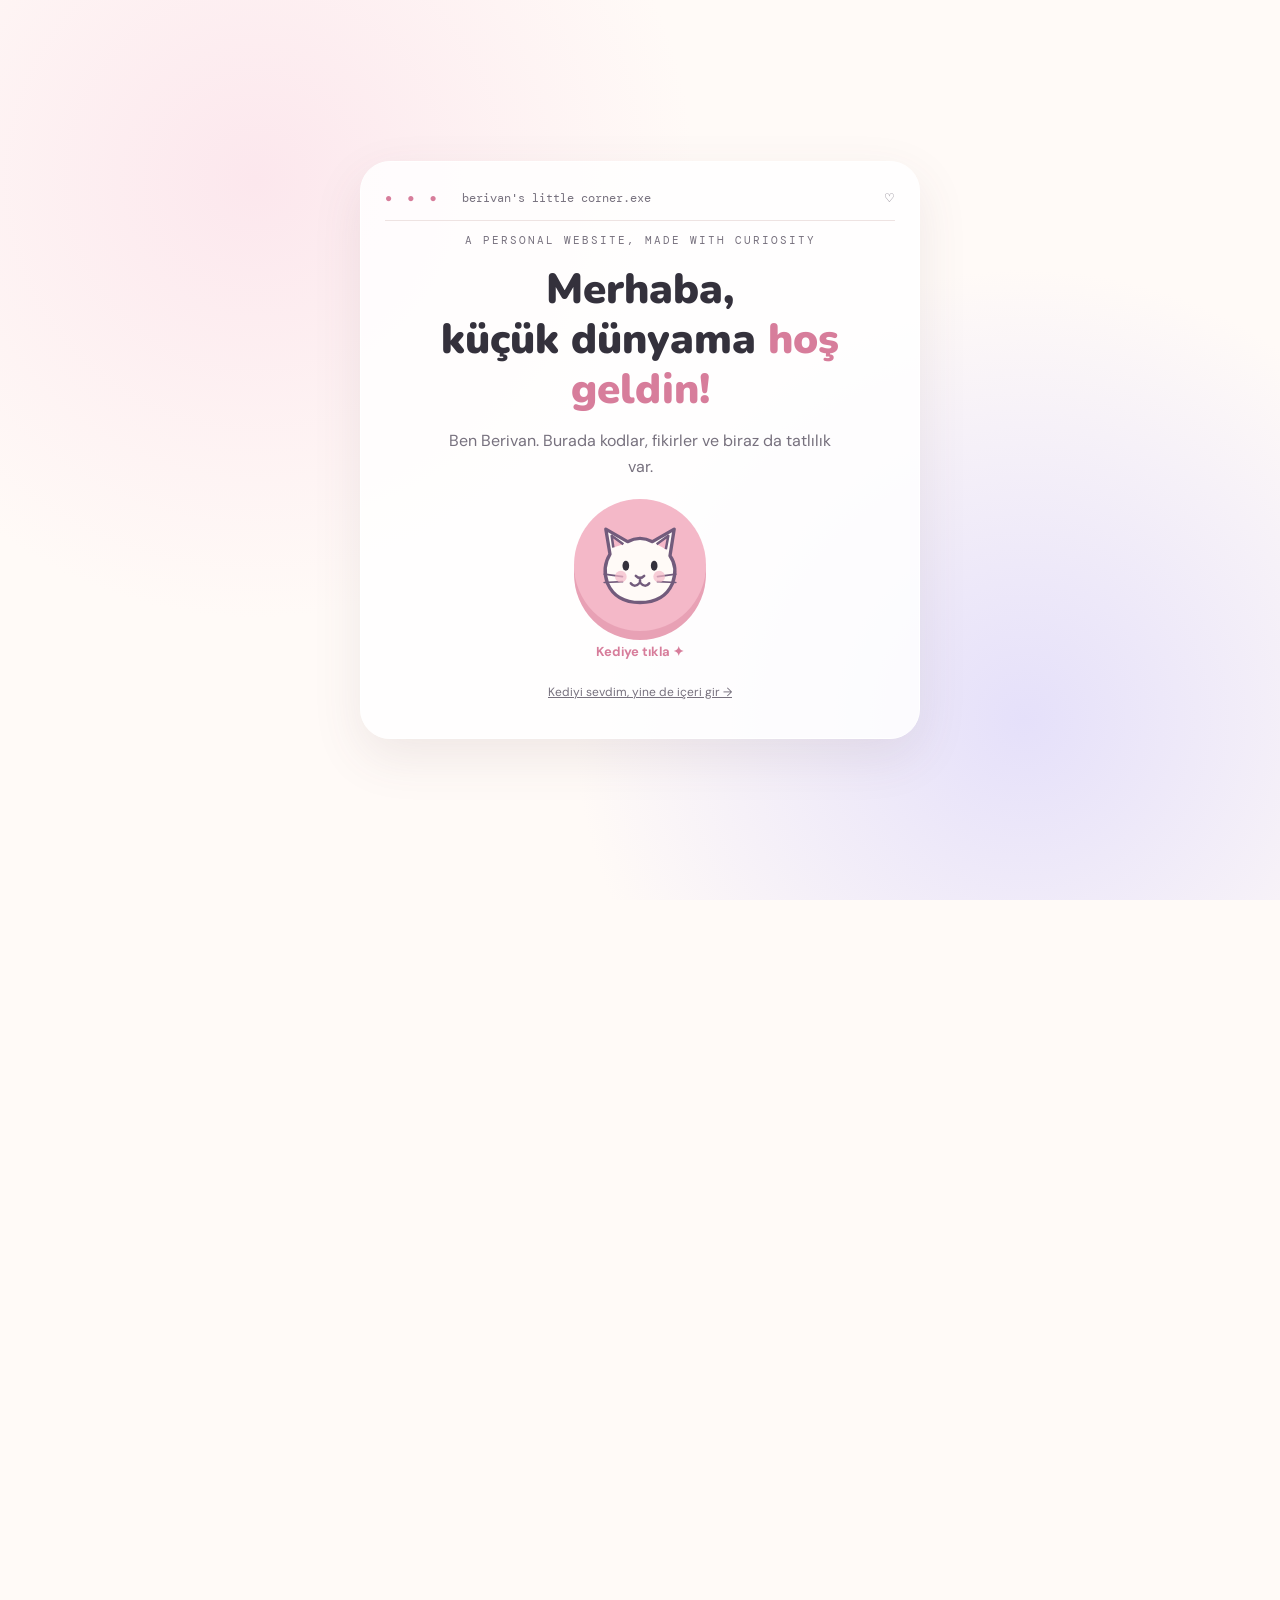
==== commit 854493e4: "Update index.html" ====
--- a/index.html
+++ b/index.html
@@ -139,3 +139,838 @@
     }
 
     .catbutton:hover {
+      transform: translateY(-4px);
+    }
+
+    .catbutton svg {
+      width: 100px;
+      height: 100px;
+    }
+
+    .tap {
+      font-size: 13px;
+      color: var(--pink-dark);
+      font-weight: 700;
+    }
+
+    .skip {
+      margin-top: 20px;
+      border: 0;
+      background: transparent;
+      color: var(--muted);
+      text-decoration: underline;
+      font-size: 12px;
+    }
+
+    /* Navigation */
+    .site {
+      opacity: 0;
+      visibility: hidden;
+      transition: opacity .4s;
+    }
+
+    .site.show {
+      opacity: 1;
+      visibility: visible;
+    }
+
+    .topbar {
+      position: sticky;
+      top: 0;
+      z-index: 5;
+      background: rgba(255,250,247,.92);
+      backdrop-filter: blur(12px);
+      border-bottom: 1px solid var(--line);
+    }
+
+    .nav {
+      min-height: 72px;
+      display: flex;
+      align-items: center;
+      justify-content: space-between;
+      gap: 20px;
+    }
+
+    .brand {
+      text-decoration: none;
+      font: 800 17px Nunito, sans-serif;
+      white-space: nowrap;
+    }
+
+    .brand span {
+      color: var(--pink-dark);
+    }
+
+    .navlinks {
+      display: flex;
+      align-items: center;
+      gap: 22px;
+    }
+
+    .navlinks a {
+      text-decoration: none;
+      color: var(--muted);
+      font-size: 13px;
+    }
+
+    .navlinks a:hover {
+      color: var(--pink-dark);
+    }
+
+    .navbuttons {
+      display: flex;
+      gap: 8px;
+    }
+
+    .smallbtn {
+      border: 1px solid var(--line);
+      background: white;
+      border-radius: 12px;
+      padding: 8px 11px;
+      color: var(--ink);
+      font-size: 12px;
+    }
+
+    .menu {
+      display: none;
+    }
+
+    /* Hero */
+    .hero {
+      padding: 74px 0 54px;
+      display: grid;
+      grid-template-columns: 1.05fr .95fr;
+      align-items: center;
+      gap: 48px;
+      min-height: 500px;
+    }
+
+    .eyebrow {
+      font: 12px "DM Mono", monospace;
+      color: var(--pink-dark);
+      letter-spacing: 1.3px;
+      text-transform: uppercase;
+    }
+
+    .hero h2 {
+      font: 900 clamp(38px, 6vw, 66px)/1.08 Nunito, sans-serif;
+      letter-spacing: -1.5px;
+      margin: 16px 0;
+    }
+
+    .hero h2 span {
+      color: var(--pink-dark);
+    }
+
+    .intro {
+      color: var(--muted);
+      max-width: 500px;
+      font-size: 16px;
+    }
+
+    .pills {
+      display: flex;
+      flex-wrap: wrap;
+      gap: 8px;
+      margin: 20px 0;
+    }
+
+    .pill {
+      padding: 7px 12px;
+      background: white;
+      border: 1px solid var(--line);
+      border-radius: 30px;
+      font-size: 12px;
+      color: var(--muted);
+    }
+
+    .actions {
+      display: flex;
+      gap: 10px;
+      flex-wrap: wrap;
+      margin-top: 24px;
+    }
+
+    .primary,
+    .secondary {
+      display: inline-flex;
+      text-decoration: none;
+      border-radius: 14px;
+      padding: 12px 17px;
+      font-size: 13px;
+      font-weight: 700;
+    }
+
+    .primary {
+      background: var(--ink);
+      color: white;
+    }
+
+    .secondary {
+      background: white;
+      border: 1px solid var(--line);
+    }
+
+    /* Illustration */
+    .desk {
+      min-height: 340px;
+      position: relative;
+      border-radius: 35px;
+      background: linear-gradient(145deg, #f5dbe5, #e9e3fb);
+      display: grid;
+      place-items: center;
+      overflow: hidden;
+    }
+
+    .sun {
+      position: absolute;
+      width: 190px;
+      height: 190px;
+      border-radius: 50%;
+      background: var(--yellow);
+      right: 30px;
+      top: 22px;
+      opacity: .8;
+    }
+
+    .plant {
+      position: absolute;
+      left: 28px;
+      bottom: 40px;
+      font-size: 50px;
+      transform: rotate(-8deg);
+    }
+
+    .laptop {
+      position: relative;
+      width: 70%;
+      z-index: 1;
+    }
+
+    .screen {
+      aspect-ratio: 1.35;
+      background: #fffaf7;
+      border: 9px solid #6e6576;
+      border-radius: 15px 15px 6px 6px;
+      padding: 17px;
+      box-shadow: 0 15px 25px #8c789044;
+    }
+
+    .screen .bar {
+      height: 7px;
+      width: 60%;
+      background: var(--pink);
+      border-radius: 9px;
+      margin-bottom: 12px;
+    }
+
+    .screen .line {
+      height: 6px;
+      background: #e9e1ee;
+      border-radius: 8px;
+      margin: 9px 0;
+    }
+
+    .screen .line.short {
+      width: 60%;
+    }
+
+    .screen .code {
+      color: #b66c8a;
+      font: 11px "DM Mono", monospace;
+      margin-top: 18px;
+    }
+
+    .base {
+      height: 12px;
+      background: #a9a0b3;
+      border-radius: 2px 2px 12px 12px;
+      margin: 0 -15px;
+    }
+
+    .sticker {
+      position: absolute;
+      z-index: 2;
+      background: white;
+      border-radius: 16px;
+      padding: 12px 15px;
+      box-shadow: var(--shadow);
+      font: 12px "DM Mono", monospace;
+    }
+
+    .sticker.one {
+      right: 15px;
+      bottom: 42px;
+      transform: rotate(5deg);
+    }
+
+    .sticker.two {
+      left: 20px;
+      top: 34px;
+      transform: rotate(-7deg);
+    }
+
+    /* Sections */
+    section.content {
+      padding: 56px 0;
+    }
+
+    .sectionhead {
+      margin-bottom: 25px;
+    }
+
+    .sectionhead .eyebrow {
+      display: block;
+      margin-bottom: 7px;
+    }
+
+    .sectionhead h2 {
+      font: 900 clamp(28px, 4vw, 40px) Nunito, sans-serif;
+      margin: 0;
+    }
+
+    .sectionhead p {
+      color: var(--muted);
+      max-width: 650px;
+      margin: 8px 0;
+    }
+
+    .aboutbox,
+    .project,
+    .skillbox,
+    .contactbox {
+      background: var(--surface);
+      border: 1px solid var(--line);
+      border-radius: 24px;
+      padding: 25px;
+      box-shadow: 0 8px 28px rgba(95,65,80,.04);
+    }
+
+    .aboutbox p {
+      margin: 0;
+      color: var(--muted);
+    }
+
+    .facts {
+      display: grid;
+      grid-template-columns: repeat(3, 1fr);
+      gap: 12px;
+      margin-top: 18px;
+    }
+
+    .fact {
+      padding: 15px;
+      background: #fff8fb;
+      border-radius: 16px;
+    }
+
+    .fact strong {
+      display: block;
+      font: 800 13px Nunito, sans-serif;
+    }
+
+    .fact span {
+      font-size: 12px;
+      color: var(--muted);
+    }
+
+    /* Projects */
+    .projects {
+      display: grid;
+      grid-template-columns: repeat(2, 1fr);
+      gap: 18px;
+    }
+
+    .project {
+      display: flex;
+      flex-direction: column;
+      min-height: 275px;
+    }
+
+    .projecttop {
+      display: flex;
+      align-items: center;
+      justify-content: space-between;
+      gap: 12px;
+    }
+
+    .projecticon {
+      width: 48px;
+      height: 48px;
+      display: grid;
+      place-items: center;
+      border-radius: 15px;
+      background: #fbe5ec;
+      font-size: 23px;
+    }
+
+    .project:nth-child(2) .projecticon {
+      background: #e7e1fb;
+    }
+
+    .project:nth-child(3) .projecticon {
+      background: #dff1e6;
+    }
+
+    .project h3 {
+      font: 800 20px Nunito, sans-serif;
+      margin: 18px 0 6px;
+    }
+
+    .project p {
+      color: var(--muted);
+      font-size: 14px;
+      margin: 0 0 16px;
+    }
+
+    .tags {
+      display: flex;
+      gap: 7px;
+      flex-wrap: wrap;
+      margin-top: auto;
+      margin-bottom: 16px;
+    }
+
+    .tag {
+      background: #f8f4f6;
+      border-radius: 8px;
+      padding: 5px 8px;
+      font: 10px "DM Mono", monospace;
+      color: #766c79;
+    }
+
+    .project a {
+      font-size: 13px;
+      font-weight: 700;
+      text-decoration: none;
+      color: var(--pink-dark);
+    }
+
+    .project a:hover {
+      text-decoration: underline;
+    }
+
+    /* Skills and contact */
+    .skills {
+      display: grid;
+      grid-template-columns: repeat(3, 1fr);
+      gap: 15px;
+    }
+
+    .skillbox h3 {
+      font: 800 17px Nunito, sans-serif;
+      margin: 0 0 12px;
+    }
+
+    .skillbox p {
+      font-size: 13px;
+      color: var(--muted);
+      margin: 0;
+    }
+
+    .contactbox {
+      display: flex;
+      align-items: center;
+      justify-content: space-between;
+      gap: 20px;
+      flex-wrap: wrap;
+    }
+
+    .contactbox p {
+      color: var(--muted);
+      margin: 5px 0 0;
+    }
+
+    .contactbox a {
+      word-break: break-word;
+    }
+
+    .footer {
+      text-align: center;
+      padding: 30px 0 40px;
+      color: var(--muted);
+      font-size: 12px;
+    }
+
+    .footer span {
+      color: var(--pink-dark);
+    }
+
+    /* Dark mode */
+    body.dark {
+      --bg: #24212b;
+      --surface: #302c38;
+      --ink: #f7eef6;
+      --muted: #c4b8c9;
+      --line: #49404f;
+    }
+
+    body.dark .topbar {
+      background: rgba(36,33,43,.92);
+    }
+
+    body.dark .welcome-card {
+      background: rgba(48,44,56,.94);
+      border-color: #49404f;
+    }
+
+    body.dark .pill,
+    body.dark .smallbtn,
+    body.dark .secondary {
+      background: #302c38;
+      color: var(--ink);
+    }
+
+    body.dark .fact,
+    body.dark .tag {
+      background: #3b3443;
+      color: #eee0ed;
+    }
+
+    body.dark .navlinks {
+      background-color: var(--bg);
+    }
+
+    @media (max-width: 760px) {
+      .wrap {
+        width: min(100% - 28px, 600px);
+      }
+
+      .nav {
+        min-height: 64px;
+      }
+
+      .navlinks {
+        display: none;
+        position: absolute;
+        top: 63px;
+        left: 0;
+        right: 0;
+        background: var(--bg);
+        padding: 18px 22px;
+        border-bottom: 1px solid var(--line);
+        flex-direction: column;
+        align-items: flex-start;
+      }
+
+      .navlinks.open {
+        display: flex;
+      }
+
+      .menu {
+        display: inline-block;
+      }
+
+      .hero {
+        grid-template-columns: 1fr;
+        padding-top: 48px;
+        gap: 30px;
+      }
+
+      .desk {
+        min-height: 290px;
+      }
+
+      .projects,
+      .skills {
+        grid-template-columns: 1fr;
+      }
+
+      .facts {
+        grid-template-columns: 1fr;
+      }
+
+      .hero h2 {
+        font-size: 46px;
+      }
+
+      .contactbox {
+        align-items: flex-start;
+        flex-direction: column;
+      }
+
+      .welcome-card {
+        padding: 22px 18px 28px;
+      }
+    }
+  </style>
+</head>
+
+<body>
+  <section class="welcome" id="welcome">
+    <div class="welcome-card">
+      <div class="windowbar">
+        <span><span class="dots">● ● ●</span> &nbsp; berivan's little corner.exe</span>
+        <span>♡</span>
+      </div>
+
+      <p class="tiny">A PERSONAL WEBSITE, MADE WITH CURIOSITY</p>
+      <h1>Merhaba,<br>küçük dünyama <em>hoş geldin!</em></h1>
+      <p>Ben Berivan. Burada kodlar, fikirler ve biraz da tatlılık var.</p>
+
+      <button class="catbutton" id="catEntry" aria-label="Siteye gir">
+        <svg viewBox="0 0 120 120" role="img" aria-label="Çizim kedi">
+          <path d="M24 47 19 17 45 32 Q60 24 75 32 L101 17 96 49 Q106 63 99 82 Q89 105 60 105 Q31 105 21 82 Q14 63 24 47Z" fill="#fffaf7" stroke="#725b7c" stroke-width="4" stroke-linejoin="round"/>
+          <path d="M28 39 26 25 40 35 M80 35 94 25 91 41" fill="#f4b8c8" stroke="#725b7c" stroke-width="3" stroke-linejoin="round"/>
+          <ellipse cx="43" cy="61" rx="4" ry="6" fill="#34313c"/>
+          <ellipse cx="77" cy="61" rx="4" ry="6" fill="#34313c"/>
+          <path d="M55 73 Q60 78 65 73 M60 76 V81 Q54 88 49 82 M60 81 Q66 88 71 82" fill="none" stroke="#725b7c" stroke-width="3" stroke-linecap="round"/>
+          <path d="M17 71 39 74 M17 81 39 80 M103 71 81 74 M103 81 81 80" stroke="#725b7c" stroke-width="2" stroke-linecap="round"/>
+          <circle cx="37" cy="74" r="7" fill="#f4b8c8" opacity=".7"/>
+          <circle cx="83" cy="74" r="7" fill="#f4b8c8" opacity=".7"/>
+        </svg>
+      </button>
+
+      <div class="tap">Kediye tıkla ✦</div>
+      <button class="skip" id="skipEntry">Kediyi sevdim, yine de içeri gir →</button>
+    </div>
+  </section>
+
+  <div class="site" id="site">
+    <div class="topbar">
+      <div class="wrap nav">
+        <a class="brand" href="#home">berivan<span>'s</span> garden ✿</a>
+
+        <nav class="navlinks" id="navlinks">
+          <a href="#about" data-tr="Hakkımda" data-en="About">Hakkımda</a>
+          <a href="#projects" data-tr="Projeler" data-en="Projects">Projeler</a>
+          <a href="#skills" data-tr="Araç kutum" data-en="Skills">Araç kutum</a>
+          <a href="#contact" data-tr="İletişim" data-en="Contact">İletişim</a>
+        </nav>
+
+        <div class="navbuttons">
+          <button class="smallbtn" id="langBtn">EN</button>
+          <button class="smallbtn" id="themeBtn" aria-label="Temayı değiştir">☾</button>
+          <button class="smallbtn menu" id="menuBtn" aria-label="Menüyü aç">☰</button>
+        </div>
+      </div>
+    </div>
+
+    <main>
+      <section class="wrap hero" id="home">
+        <div>
+          <div class="eyebrow" data-tr="Öğreniyor, üretiyor ve gelişiyorum" data-en="Learning, building and growing">Öğreniyor, üretiyor ve gelişiyorum</div>
+
+          <h2 data-tr="Merhaba, ben <span>Berivan.</span>" data-en="Hi, I'm <span>Berivan.</span>">Merhaba, ben <span>Berivan.</span></h2>
+
+          <p class="intro" data-tr="Yazılım mühendisliği öğrencisiyim. Yapay zekâ, backend ve bilgisayarlı görü kesişiminde yeni şeyler öğreniyor; öğrendiklerimi gerçek projelere dönüştürmeye çalışıyorum." data-en="I'm a Software Engineering student exploring AI, backend development and computer vision, turning what I learn into practical projects.">
+            Yazılım mühendisliği öğrencisiyim. Yapay zekâ, backend ve bilgisayarlı görü kesişiminde yeni şeyler öğreniyor; öğrendiklerimi gerçek projelere dönüştürmeye çalışıyorum.
+          </p>
+
+          <div class="pills">
+            <span class="pill">Software Engineering</span>
+            <span class="pill">Python</span>
+            <span class="pill">Backend</span>
+            <span class="pill">AI & Computer Vision</span>
+          </div>
+
+          <div class="actions">
+            <a class="primary" href="#projects" data-tr="Projelerimi keşfet ↗" data-en="Explore my projects ↗">Projelerimi keşfet ↗</a>
+            <a class="secondary" href="#contact" data-tr="Benimle tanış ↗" data-en="Get in touch ↗">Benimle tanış ↗</a>
+          </div>
+        </div>
+
+        <div class="desk">
+          <div class="sun"></div>
+          <div class="sticker two">✿ curious mind</div>
+          <div class="plant">🪴</div>
+
+          <div class="laptop">
+            <div class="screen">
+              <div class="bar"></div>
+              <div class="line"></div>
+              <div class="line short"></div>
+              <div class="code">
+                &gt; keep_learning();<br>
+                &gt; build_things();<br>
+                &gt; stay_curious();
+              </div>
+            </div>
+            <div class="base"></div>
+          </div>
+
+          <div class="sticker one">my little world.py ♡</div>
+        </div>
+      </section>
+
+      <section class="content wrap" id="about">
+        <div class="sectionhead">
+          <span class="eyebrow">01 / KISACA BEN</span>
+          <h2 data-tr="Hakkımda" data-en="A little about me">Hakkımda</h2>
+        </div>
+
+        <div class="aboutbox">
+          <p data-tr="Bandırma Onyedi Eylül Üniversitesi Yazılım Mühendisliği öğrencisiyim. Merak ederek, deneyerek ve hatalarımdan öğrenerek gelişmeyi seviyorum. Takım çalışmalarında sorumluluk almayı ve öğrendiklerimi çalışan ürünlere dönüştürmeyi önemsiyorum." data-en="I'm a Software Engineering student at Bandırma Onyedi Eylül University. I enjoy learning by exploring, experimenting and improving through mistakes. I value teamwork and turning ideas into working products.">
+            Bandırma Onyedi Eylül Üniversitesi Yazılım Mühendisliği öğrencisiyim. Merak ederek, deneyerek ve hatalarımdan öğrenerek gelişmeyi seviyorum. Takım çalışmalarında sorumluluk almayı ve öğrendiklerimi çalışan ürünlere dönüştürmeyi önemsiyorum.
+          </p>
+
+          <div class="facts">
+            <div class="fact">
+              <strong>🎓 Eğitim</strong>
+              <span>Yazılım Mühendisliği · 4. sınıf</span>
+            </div>
+            <div class="fact">
+              <strong>🧩 İlgi alanları</strong>
+              <span>Yapay zekâ · Backend · Bilgisayarlı görü</span>
+            </div>
+            <div class="fact">
+              <strong>🌱 Şu an</strong>
+              <span>Yeni projeler geliştiriyorum</span>
+            </div>
+          </div>
+        </div>
+      </section>
+
+      <section class="content wrap" id="projects">
+        <div class="sectionhead">
+          <span class="eyebrow">02 / SEÇİLİ ÇALIŞMALAR</span>
+          <h2 data-tr="Projelerim" data-en="Selected projects">Projelerim</h2>
+          <p data-tr="Her proje, yeni bir şey öğrendiğim küçük bir adım." data-en="Every project is a small step and a new thing learned.">Her proje, yeni bir şey öğrendiğim küçük bir adım.</p>
+        </div>
+
+        <div class="projects">
+          <article class="project">
+            <div class="projecttop">
+              <div class="projecticon">🚦</div>
+              <span class="tag">TEAM PROJECT</span>
+            </div>
+            <h3>TEKNOFEST 5G & AI — Akıllı Yol Güvenliği</h3>
+            <p>5G ve yapay zekâ destekli yol güvenliği projesinde YOLOv8 model eğitimi ve karşılaştırmaları, veri artırma ve sonuç değerlendirme süreçlerinde takım üyesi olarak katkı sağladım.</p>
+            <div class="tags">
+              <span class="tag">Python</span>
+              <span class="tag">YOLOv8</span>
+              <span class="tag">Computer Vision</span>
+              <span class="tag">Flutter</span>
+            </div>
+            <a href="https://github.com/berivanelci-lgtm/teknofest5g-2026-5Genc" target="_blank" rel="noopener">Projeyi incele ↗</a>
+          </article>
+
+          <article class="project">
+            <div class="projecttop">
+              <div class="projecticon">🧠</div>
+              <span class="tag">C# · WINDOWS FORMS</span>
+            </div>
+            <h3>C# Quiz Uygulaması</h3>
+            <p>20 çoktan seçmeli soruyla çalışan; ilerlemeyi, doğru ve yanlış cevapları gösteren, anında geri bildirim veren ve sonunda puanı hesaplayan masaüstü bilgi yarışması uygulaması.</p>
+            <div class="tags">
+              <span class="tag">C#</span>
+              <span class="tag">Windows Forms</span>
+              <span class="tag">Desktop App</span>
+            </div>
+            <a href="https://github.com/berivanelci-lgtm/csharp-quiz-uygulamasi" target="_blank" rel="noopener">Projeyi incele ↗</a>
+          </article>
+
+          <article class="project">
+            <div class="projecttop">
+              <div class="projecticon">⚙️</div>
+              <span class="tag">BACKEND</span>
+            </div>
+            <h3>Go Task API</h3>
+            <p>Go ile backend ve REST API geliştirme pratiği için hazırladığım görev yönetimi projesi.</p>
+            <div class="tags">
+              <span class="tag">Go</span>
+              <span class="tag">REST API</span>
+              <span class="tag">Backend</span>
+            </div>
+            <a href="https://github.com/berivanelci-lgtm/go-task-api" target="_blank" rel="noopener">Projeyi incele ↗</a>
+          </article>
+        </div>
+      </section>
+
+      <section class="content wrap" id="skills">
+        <div class="sectionhead">
+          <span class="eyebrow">03 / ARAÇ KUTUM</span>
+          <h2 data-tr="Öğrendiklerim ve kullandıklarım" data-en="Tools and technologies">Öğrendiklerim ve kullandıklarım</h2>
+        </div>
+
+        <div class="skills">
+          <div class="skillbox">
+            <h3>💻 Programlama</h3>
+            <p>Python · C# · Go · HTML · CSS · JavaScript temelleri</p>
+          </div>
+          <div class="skillbox">
+            <h3>🤖 Yapay zekâ</h3>
+            <p>YOLOv8 · Bilgisayarlı görü · Model değerlendirme</p>
+          </div>
+          <div class="skillbox">
+            <h3>🛠️ Araçlar</h3>
+            <p>Git · GitHub · Visual Studio · VS Code · Android Studio</p>
+          </div>
+        </div>
+      </section>
+
+      <section class="content wrap" id="contact">
+        <div class="sectionhead">
+          <span class="eyebrow">04 / MERHABA DE</span>
+          <h2 data-tr="İletişim" data-en="Let's connect">İletişim</h2>
+        </div>
+
+        <div class="contactbox">
+          <div>
+            <strong data-tr="Birlikte bir şeyler üretelim." data-en="Let's build something together.">Birlikte bir şeyler üretelim.</strong>
+            <p data-tr="Staj, proje ve iş birliği fırsatları için bana ulaşabilirsin." data-en="Feel free to reach out about internships, projects and collaborations.">Staj, proje ve iş birliği fırsatları için bana ulaşabilirsin.</p>
+          </div>
+
+          <div class="actions">
+            <a class="secondary" href="mailto:berivanelciii@gmail.com">✉ berivanelciii@gmail.com</a>
+            <a class="secondary" href="https://www.linkedin.com/in/berivan-el%C3%A7i/" target="_blank" rel="noopener">LinkedIn ↗</a>
+            <a class="secondary" href="https://github.com/berivanelci-lgtm" target="_blank" rel="noopener">GitHub ↗</a>
+          </div>
+        </div>
+      </section>
+    </main>
+
+    <footer class="footer">
+      Made with <span>♡</span> and a little curiosity · © <span id="year"></span> Berivan Elçi
+    </footer>
+  </div>
+
+  <script>
+    const welcome = document.getElementById("welcome");
+    const site = document.getElementById("site");
+
+    function enterSite() {
+      welcome.classList.add("hide");
+      site.classList.add("show");
+      sessionStorage.setItem("gardenEntered", "yes");
+    }
+
+    document.getElementById("catEntry").addEventListener("click", enterSite);
+    document.getElementById("skipEntry").addEventListener("click", enterSite);
+
+    if (sessionStorage.getItem("gardenEntered") === "yes") {
+      welcome.classList.add("hide");
+      site.classList.add("show");
+    }
+
+    document.getElementById("year").textContent = new Date().getFullYear();
+
+    let english = false;
+
+    document.getElementById("langBtn").addEventListener("click", function () {
+      english = !english;
+      document.documentElement.lang = english ? "en" : "tr";
+      this.textContent = english ? "TR" : "EN";
+
+      document.querySelectorAll("[data-tr][data-en]").forEach(function (element) {
+        element.innerHTML = english ? element.dataset.en : element.dataset.tr;
+      });
+    });
+
+    document.getElementById("themeBtn").addEventListener("click", function () {
+      document.body.classList.toggle("dark");
+      this.textContent = document.body.classList.contains("dark") ? "☀" : "☾";
+    });
+
+    document.getElementById("menuBtn").addEventListener("click", function () {
+      document.getElementById("navlinks").classList.toggle("open");
+    });
+
+    document.querySelectorAll("#navlinks a").forEach(function (link) {
+      link.addEventListener("click", function () {
+        document.getElementById("navlinks").classList.remove("open");
+      });
+    });
+  </script>
+</body>
+</html>
